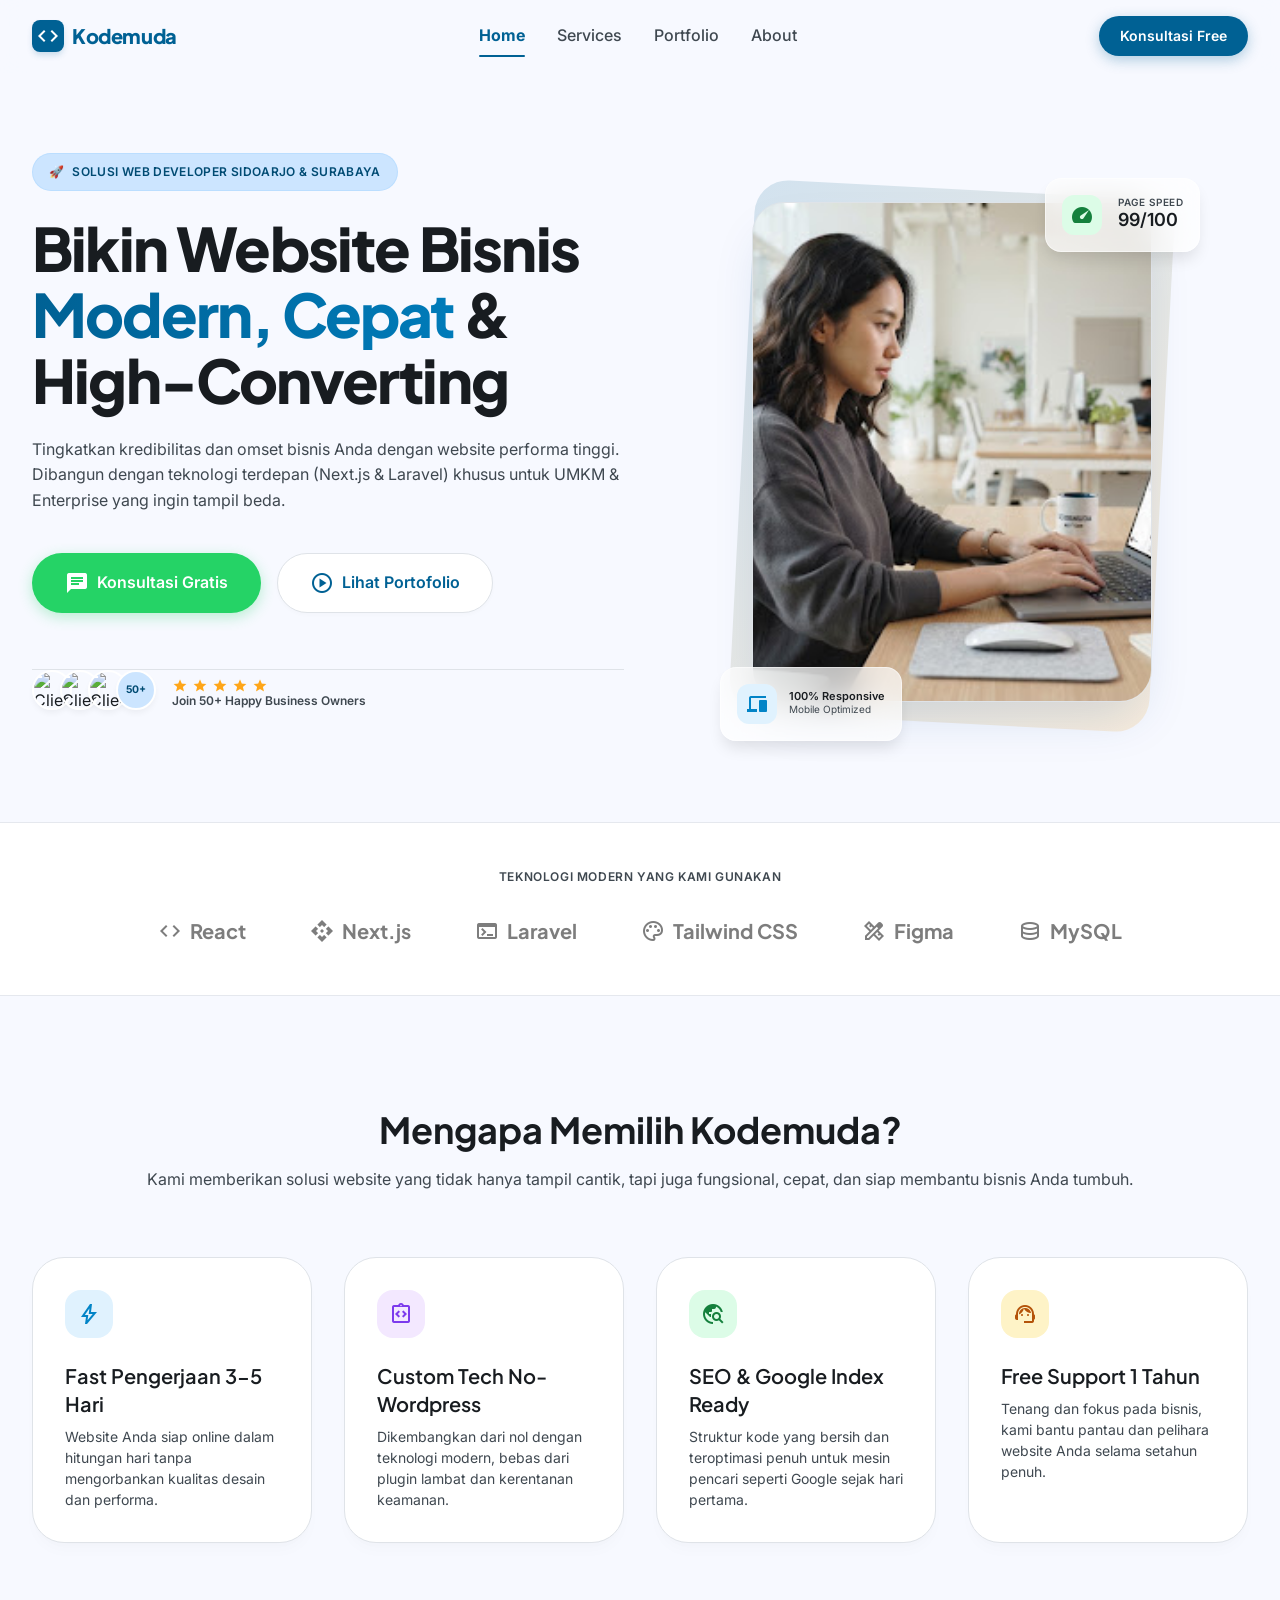
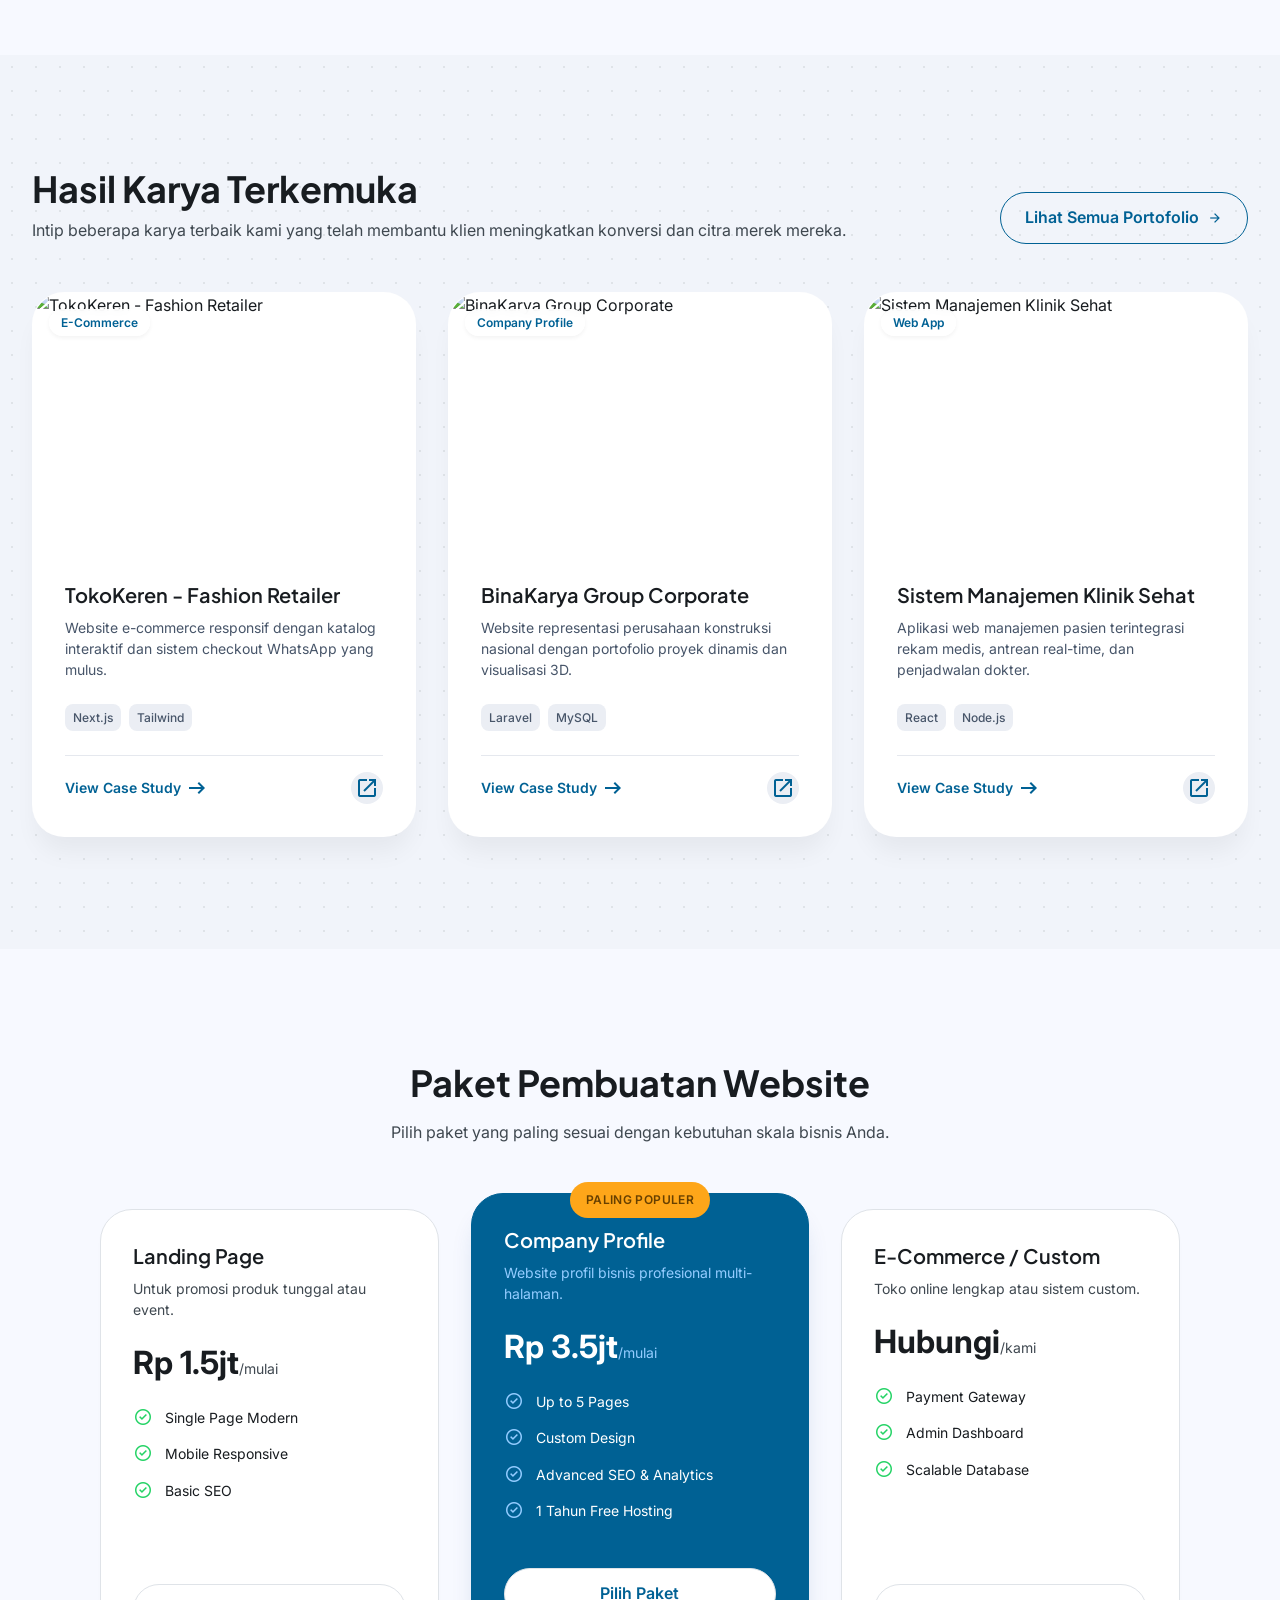
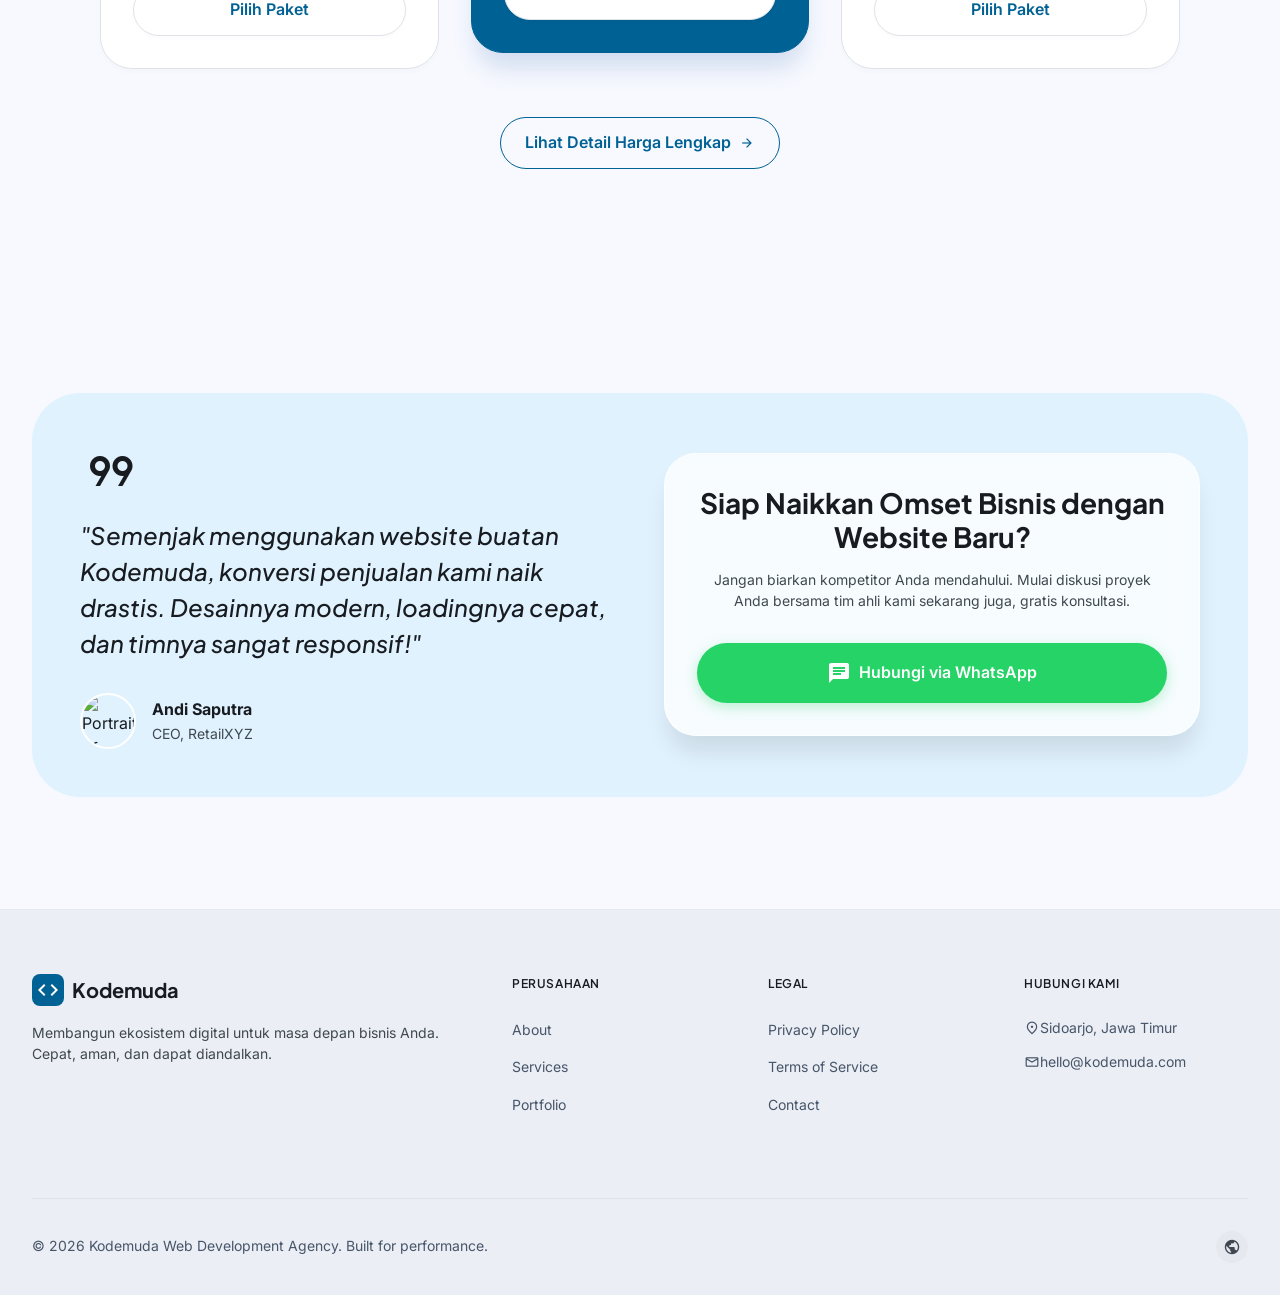
==== website/index.html @ 18c02654 "first commit" ====
<!DOCTYPE html>
<html lang="id">
<head>
    <meta charset="utf-8">
    <meta name="viewport" content="width=device-width, initial-scale=1.0">
    <title>Kodemuda - Bikin Website Bisnis Modern, Cepat &amp; High-Converting</title>
    <meta name="description" content="Tingkatkan kredibilitas dan omset bisnis Anda dengan website performa tinggi. Hubungi Kodemuda Web Development Agency Sidoarjo &amp; Surabaya.">
    <!-- Load custom stylesheet -->
    <link rel="stylesheet" href="css/style.css">
</head>
<body>

    <!-- Decorative Background Blobs -->
    <div class="absolute top-[-10%] left-[-10%] w-[40vw] h-[40vw] bg-blob-primary -z-10 pointer-events-none"></div>
    <div class="absolute top-[20%] right-[-5%] w-[30vw] h-[30vw] bg-blob-secondary -z-10 pointer-events-none"></div>

    <!-- TopNavBar -->
    <header class="sticky-nav">
        <div class="nav-container">
            <!-- Brand Logo -->
            <a class="nav-logo group" href="index.html">
                <div class="nav-logo-box">
                    <span class="material-symbols-outlined text-[20px] material-fill">code</span>
                </div>
                <span class="nav-logo-text">Kodemuda</span>
            </a>
            
            <!-- Navigation Links (Desktop) -->
            <nav class="nav-links">
                <a class="nav-link active" href="index.html">Home</a>
                <a class="nav-link" href="services.html">Services</a>
                <a class="nav-link" href="portfolio.html">Portfolio</a>
                <a class="nav-link" href="about.html">About</a>
            </nav>
            
            <!-- Trailing Action -->
            <div class="nav-actions">
                <a class="btn btn-sm btn-primary" href="about.html#contact-section">
                    Konsultasi Free
                </a>
            </div>
            
            <!-- Mobile Menu Toggle -->
            <button class="mobile-menu-toggle" aria-label="Toggle Menu">
                <span class="material-symbols-outlined">menu</span>
            </button>
        </div>
        
        <!-- Mobile Sidebar Nav -->
        <div class="mobile-nav-menu">
            <a class="mobile-nav-link active" href="index.html">Home</a>
            <a class="mobile-nav-link" href="services.html">Services</a>
            <a class="mobile-nav-link" href="portfolio.html">Portfolio</a>
            <a class="mobile-nav-link" href="about.html">About</a>
            <a class="btn btn-primary" href="about.html#contact-section">Konsultasi Free</a>
        </div>
    </header>

    <!-- Main Content -->
    <main class="flex-grow">
        
        <!-- Hero Section -->
        <section class="max-w-container-max mx-auto px-8 pt-20 pb-section-gap-lg">
            <div class="grid grid-cols-1 grid-md-cols-2 grid-lg-cols-12 gap-grid-gutter items-center">
                <!-- Left Column (Content) -->
                <div class="lg:col-span-6 flex flex-col items-start gap-6 z-10">
                    <div class="pill-badge pill-badge-primary">
                        <span>🚀</span>
                        <span>Solusi Web Developer Sidoarjo &amp; Surabaya</span>
                    </div>
                    <h1 class="text-headline-lg">
                        Bikin Website Bisnis <span class="text-transparent-gradient">Modern, Cepat</span> &amp; High-Converting
                    </h1>
                    <p class="text-body-md text-on-surface-variant max-w-xl">
                        Tingkatkan kredibilitas dan omset bisnis Anda dengan website performa tinggi. Dibangun dengan teknologi terdepan (Next.js &amp; Laravel) khusus untuk UMKM &amp; Enterprise yang ingin tampil beda.
                    </p>
                    
                    <div class="flex flex-wrap items-center gap-4 mt-4">
                        <a class="btn btn-lg btn-whatsapp" href="#">
                            <span class="material-symbols-outlined material-fill">chat</span>
                            Konsultasi Gratis
                        </a>
                        <a class="btn btn-lg btn-secondary" href="portfolio.html">
                            <span class="material-symbols-outlined">play_circle</span>
                            Lihat Portofolio
                        </a>
                    </div>
                    
                    <div class="flex items-center gap-4 mt-8 pt-8 border-t border-surface-container-highest w-full max-w-md" style="border-top: 1px solid var(--surface-container-highest)">
                        <div class="avatar-group">
                            <img alt="Client portrait" src="https://images.unsplash.com/photo-1507003211169-0a1dd7228f2d?auto=format&fit=crop&q=80&w=100">
                            <img alt="Client portrait" src="https://images.unsplash.com/photo-1494790108377-be9c29b29330?auto=format&fit=crop&q=80&w=100">
                            <img alt="Client portrait" src="https://images.unsplash.com/photo-1472099645785-5658abf4ff4e?auto=format&fit=crop&q=80&w=100">
                            <div class="avatar-group-plus">50+</div>
                        </div>
                        <div class="flex flex-col" style="display:flex; flex-direction:column;">
                            <div class="text-secondary-container" style="color: var(--secondary-container); font-size: 0.875rem;">
                                <span class="material-symbols-outlined material-fill" style="font-size:16px;">star</span>
                                <span class="material-symbols-outlined material-fill" style="font-size:16px;">star</span>
                                <span class="material-symbols-outlined material-fill" style="font-size:16px;">star</span>
                                <span class="material-symbols-outlined material-fill" style="font-size:16px;">star</span>
                                <span class="material-symbols-outlined material-fill" style="font-size:16px;">star</span>
                            </div>
                            <span class="text-label-sm text-on-surface-variant mt-1">Join 50+ Happy Business Owners</span>
                        </div>
                    </div>
                </div>
                
                <!-- Right Column (Image & Widgets) -->
                <div class="lg:col-span-6 relative mt-12 lg:mt-0 z-10">
                    <div class="image-asymmetric-wrapper">
                        <div class="image-asymmetric-bg"></div>
                        <img class="image-asymmetric-main" alt="Kodemuda Web Development Process" src="assets/hero.jpg">
                        
                        <!-- Floating Widget 1: Speed Score -->
                        <div class="floating-overlay-1 glass-panel" style="padding: 1rem; border-radius: var(--radius-xl); display: flex; align-items: center; gap: 1rem; box-shadow: 0 10px 15px -3px rgba(0, 0, 0, 0.1);">
                            <div class="card-icon-container card-icon-green" style="margin-bottom: 0; width: 2.5rem; height: 2.5rem; border-radius: var(--radius-lg);">
                                <span class="material-symbols-outlined material-fill">speed</span>
                            </div>
                            <div>
                                <p class="text-label-sm uppercase tracking-wider" style="font-size: 10px; color: var(--on-surface-variant);">Page Speed</p>
                                <p class="text-headline-sm font-bold" style="font-size: 1.125rem;">99/100</p>
                            </div>
                        </div>
                        
                        <!-- Floating Widget 2: Responsive -->
                        <div class="floating-overlay-2 glass-panel" style="padding: 1rem; border-radius: var(--radius-xl); display: flex; align-items: center; gap: 0.75rem; box-shadow: 0 10px 15px -3px rgba(0, 0, 0, 0.1);">
                            <div class="card-icon-container card-icon-blue" style="margin-bottom: 0; width: 2.5rem; height: 2.5rem; border-radius: var(--radius-lg);">
                                <span class="material-symbols-outlined material-fill">devices</span>
                            </div>
                            <div>
                                <p class="text-label-sm font-bold" style="font-size: 11px;">100% Responsive</p>
                                <p class="text-body-sm" style="font-size: 10px; color: var(--on-surface-variant);">Mobile Optimized</p>
                            </div>
                        </div>
                    </div>
                </div>
            </div>
        </section>

        <!-- Tech Stack & Trust Banner -->
        <section class="tech-banner">
            <div class="max-w-container-max mx-auto px-8 text-center">
                <p class="text-label-sm text-on-surface-variant uppercase tracking-wider mb-8">Teknologi Modern yang Kami Gunakan</p>
                <div class="tech-grid">
                    <div class="tech-item"><span class="material-symbols-outlined">code</span> React</div>
                    <div class="tech-item"><span class="material-symbols-outlined">api</span> Next.js</div>
                    <div class="tech-item"><span class="material-symbols-outlined">terminal</span> Laravel</div>
                    <div class="tech-item"><span class="material-symbols-outlined">palette</span> Tailwind CSS</div>
                    <div class="tech-item"><span class="material-symbols-outlined">design_services</span> Figma</div>
                    <div class="tech-item"><span class="material-symbols-outlined">database</span> MySQL</div>
                </div>
            </div>
        </section>

        <!-- Why Us / Core Advantages -->
        <section class="py-section-gap-lg max-w-container-max mx-auto px-8">
            <div class="text-center mb-16">
                <h2 class="text-headline-md mb-4">Mengapa Memilih Kodemuda?</h2>
                <p class="text-body-md text-on-surface-variant max-w-2xl mx-auto">Kami memberikan solusi website yang tidak hanya tampil cantik, tapi juga fungsional, cepat, dan siap membantu bisnis Anda tumbuh.</p>
            </div>
            
            <div class="grid grid-cols-1 grid-md-cols-2 grid-lg-cols-4 gap-grid-gutter">
                <!-- Card 1 -->
                <div class="card-premium">
                    <div class="card-icon-container card-icon-blue">
                        <span class="material-symbols-outlined">bolt</span>
                    </div>
                    <h3 class="text-headline-sm mb-2">Fast Pengerjaan 3-5 Hari</h3>
                    <p class="text-body-sm text-on-surface-variant">Website Anda siap online dalam hitungan hari tanpa mengorbankan kualitas desain dan performa.</p>
                </div>
                <!-- Card 2 -->
                <div class="card-premium">
                    <div class="card-icon-container card-icon-purple">
                        <span class="material-symbols-outlined">integration_instructions</span>
                    </div>
                    <h3 class="text-headline-sm mb-2">Custom Tech No-Wordpress</h3>
                    <p class="text-body-sm text-on-surface-variant">Dikembangkan dari nol dengan teknologi modern, bebas dari plugin lambat dan kerentanan keamanan.</p>
                </div>
                <!-- Card 3 -->
                <div class="card-premium">
                    <div class="card-icon-container card-icon-green">
                        <span class="material-symbols-outlined">travel_explore</span>
                    </div>
                    <h3 class="text-headline-sm mb-2">SEO &amp; Google Index Ready</h3>
                    <p class="text-body-sm text-on-surface-variant">Struktur kode yang bersih dan teroptimasi penuh untuk mesin pencari seperti Google sejak hari pertama.</p>
                </div>
                <!-- Card 4 -->
                <div class="card-premium">
                    <div class="card-icon-container card-icon-amber">
                        <span class="material-symbols-outlined">support_agent</span>
                    </div>
                    <h3 class="text-headline-sm mb-2">Free Support 1 Tahun</h3>
                    <p class="text-body-sm text-on-surface-variant">Tenang dan fokus pada bisnis, kami bantu pantau dan pelihara website Anda selama setahun penuh.</p>
                </div>
            </div>
        </section>

        <!-- Featured Portfolio Preview -->
        <section class="py-section-gap-lg bg-pattern" style="background-color: var(--surface-low);">
            <div class="max-w-container-max mx-auto px-8">
                <div class="flex flex-col grid-md-cols-2 justify-between items-end mb-12 gap-6" style="display:flex; flex-direction:row; flex-wrap:wrap;">
                    <div>
                        <h2 class="text-headline-md mb-2">Hasil Karya Terkemuka</h2>
                        <p class="text-body-md text-on-surface-variant max-w-xl">Intip beberapa karya terbaik kami yang telah membantu klien meningkatkan konversi dan citra merek mereka.</p>
                    </div>
                    <a class="btn btn-outline" href="portfolio.html">
                        Lihat Semua Portofolio <span class="material-symbols-outlined" style="font-size:16px;">arrow_forward</span>
                    </a>
                </div>
                
                <div class="grid grid-cols-1 grid-md-cols-3 gap-grid-gutter">
                    <!-- Portfolio Card 1 -->
                    <div class="portfolio-card">
                        <div class="portfolio-img-container">
                            <img class="portfolio-img" alt="TokoKeren - Fashion Retailer" src="https://images.unsplash.com/photo-1483985988355-763728e1935b?auto=format&fit=crop&q=80&w=600">
                            <span class="portfolio-tag">E-Commerce</span>
                        </div>
                        <div class="portfolio-body">
                            <h3 class="text-headline-sm mb-2">TokoKeren - Fashion Retailer</h3>
                            <p class="text-body-sm text-body-text mb-6">Website e-commerce responsif dengan katalog interaktif dan sistem checkout WhatsApp yang mulus.</p>
                            <div class="portfolio-tech-list">
                                <span class="portfolio-tech-tag">Next.js</span>
                                <span class="portfolio-tech-tag">Tailwind</span>
                            </div>
                            <div class="portfolio-footer">
                                <a class="portfolio-detail-btn" href="portfolio.html">
                                    View Case Study <span class="material-symbols-outlined">arrow_right_alt</span>
                                </a>
                                <a class="portfolio-demo-btn" href="#" aria-label="Live Demo">
                                    <span class="material-symbols-outlined">open_in_new</span>
                                </a>
                            </div>
                        </div>
                    </div>
                    <!-- Portfolio Card 2 -->
                    <div class="portfolio-card">
                        <div class="portfolio-img-container">
                            <img class="portfolio-img" alt="BinaKarya Group Corporate" src="https://images.unsplash.com/photo-1486406146926-c627a92ad1ab?auto=format&fit=crop&q=80&w=600">
                            <span class="portfolio-tag">Company Profile</span>
                        </div>
                        <div class="portfolio-body">
                            <h3 class="text-headline-sm mb-2">BinaKarya Group Corporate</h3>
                            <p class="text-body-sm text-body-text mb-6">Website representasi perusahaan konstruksi nasional dengan portofolio proyek dinamis dan visualisasi 3D.</p>
                            <div class="portfolio-tech-list">
                                <span class="portfolio-tech-tag">Laravel</span>
                                <span class="portfolio-tech-tag">MySQL</span>
                            </div>
                            <div class="portfolio-footer">
                                <a class="portfolio-detail-btn" href="portfolio.html">
                                    View Case Study <span class="material-symbols-outlined">arrow_right_alt</span>
                                </a>
                                <a class="portfolio-demo-btn" href="#" aria-label="Live Demo">
                                    <span class="material-symbols-outlined">open_in_new</span>
                                </a>
                            </div>
                        </div>
                    </div>
                    <!-- Portfolio Card 3 -->
                    <div class="portfolio-card">
                        <div class="portfolio-img-container">
                            <img class="portfolio-img" alt="Sistem Manajemen Klinik Sehat" src="https://images.unsplash.com/photo-1576091160550-2173dba999ef?auto=format&fit=crop&q=80&w=600">
                            <span class="portfolio-tag">Web App</span>
                        </div>
                        <div class="portfolio-body">
                            <h3 class="text-headline-sm mb-2">Sistem Manajemen Klinik Sehat</h3>
                            <p class="text-body-sm text-body-text mb-6">Aplikasi web manajemen pasien terintegrasi rekam medis, antrean real-time, dan penjadwalan dokter.</p>
                            <div class="portfolio-tech-list">
                                <span class="portfolio-tech-tag">React</span>
                                <span class="portfolio-tech-tag">Node.js</span>
                            </div>
                            <div class="portfolio-footer">
                                <a class="portfolio-detail-btn" href="portfolio.html">
                                    View Case Study <span class="material-symbols-outlined">arrow_right_alt</span>
                                </a>
                                <a class="portfolio-demo-btn" href="#" aria-label="Live Demo">
                                    <span class="material-symbols-outlined">open_in_new</span>
                                </a>
                            </div>
                        </div>
                    </div>
                </div>
            </div>
        </section>

        <!-- Pricing Highlights -->
        <section class="py-section-gap-lg max-w-container-max mx-auto px-8">
            <div class="text-center mb-16">
                <h2 class="text-headline-md mb-4">Paket Pembuatan Website</h2>
                <p class="text-body-md text-on-surface-variant max-w-2xl mx-auto">Pilih paket yang paling sesuai dengan kebutuhan skala bisnis Anda.</p>
            </div>
            
            <div class="pricing-grid">
                <!-- Pricing Card 1 -->
                <div class="pricing-card">
                    <h3 class="text-headline-sm mb-2">Landing Page</h3>
                    <p class="text-body-sm text-on-surface-variant mb-6">Untuk promosi produk tunggal atau event.</p>
                    <p class="text-headline-md font-extrabold mb-6" style="font-size: 2rem;">Rp 1.5jt<span class="text-body-sm text-on-surface-variant" style="font-weight:normal;">/mulai</span></p>
                    <ul class="pricing-features-list">
                        <li><span class="material-symbols-outlined icon-green">check_circle</span> Single Page Modern</li>
                        <li><span class="material-symbols-outlined icon-green">check_circle</span> Mobile Responsive</li>
                        <li><span class="material-symbols-outlined icon-green">check_circle</span> Basic SEO</li>
                    </ul>
                    <a class="btn btn-secondary w-full" href="services.html">Pilih Paket</a>
                </div>
                <!-- Pricing Card 2 (Highlighted) -->
                <div class="pricing-card pricing-card-featured">
                    <div class="absolute pill-badge pill-badge-amber" style="top: -12px; left: 50%; transform: translateX(-50%); z-index: 10;">
                        Paling Populer
                    </div>
                    <h3 class="text-headline-sm mb-2">Company Profile</h3>
                    <p class="text-body-sm pricing-desc mb-6">Website profil bisnis profesional multi-halaman.</p>
                    <p class="text-headline-md font-extrabold mb-6" style="font-size: 2rem;">Rp 3.5jt<span class="text-body-sm pricing-desc" style="font-weight:normal;">/mulai</span></p>
                    <ul class="pricing-features-list">
                        <li><span class="material-symbols-outlined icon-white">check_circle</span> Up to 5 Pages</li>
                        <li><span class="material-symbols-outlined icon-white">check_circle</span> Custom Design</li>
                        <li><span class="material-symbols-outlined icon-white">check_circle</span> Advanced SEO &amp; Analytics</li>
                        <li><span class="material-symbols-outlined icon-white">check_circle</span> 1 Tahun Free Hosting</li>
                    </ul>
                    <a class="btn btn-secondary w-full" href="services.html" style="background-color: var(--surface-lowest); color: var(--primary);">Pilih Paket</a>
                </div>
                <!-- Pricing Card 3 -->
                <div class="pricing-card">
                    <h3 class="text-headline-sm mb-2">E-Commerce / Custom</h3>
                    <p class="text-body-sm text-on-surface-variant mb-6">Toko online lengkap atau sistem custom.</p>
                    <p class="text-headline-md font-extrabold mb-6" style="font-size: 2rem;">Hubungi<span class="text-body-sm text-on-surface-variant" style="font-weight:normal;">/kami</span></p>
                    <ul class="pricing-features-list">
                        <li><span class="material-symbols-outlined icon-green">check_circle</span> Payment Gateway</li>
                        <li><span class="material-symbols-outlined icon-green">check_circle</span> Admin Dashboard</li>
                        <li><span class="material-symbols-outlined icon-green">check_circle</span> Scalable Database</li>
                    </ul>
                    <a class="btn btn-secondary w-full" href="services.html">Pilih Paket</a>
                </div>
            </div>
            
            <div class="text-center mt-12">
                <a class="btn btn-outline" href="services.html">
                    Lihat Detail Harga Lengkap <span class="material-symbols-outlined" style="font-size: 16px;">arrow_forward</span>
                </a>
            </div>
        </section>

        <!-- Testimonial & Final CTA -->
        <section class="py-section-gap-lg px-8">
            <div class="max-w-container-max mx-auto" style="background-color: var(--soft-sky-tint); border-radius: 3rem; padding: 3rem; position: relative; overflow: hidden;">
                <!-- Decorative Blobs within container -->
                <div class="absolute -top-24 -right-24 w-64 h-64 bg-blob-primary pointer-events-none"></div>
                <div class="absolute -bottom-24 -left-24 w-64 h-64 bg-blob-secondary pointer-events-none"></div>
                
                <div class="relative z-10 grid grid-cols-1 grid-md-cols-2 gap-12 items-center">
                    <div>
                        <span class="material-symbols-outlined text-primary/20 mb-4 block" style="font-size: 60px;">format_quote</span>
                        <h3 class="text-headline-md text-on-surface mb-8" style="font-size: 1.5rem; line-height: 1.5; font-style: italic; font-weight: 500;">
                            "Semenjak menggunakan website buatan Kodemuda, konversi penjualan kami naik drastis. Desainnya modern, loadingnya cepat, dan timnya sangat responsif!"
                        </h3>
                        <div class="flex items-center gap-4">
                            <img alt="Portrait of Andi Saputra" src="https://images.unsplash.com/photo-1472099645785-5658abf4ff4e?auto=format&fit=crop&q=80&w=100" style="width: 3.5rem; height: 3.5rem; border-radius: var(--radius-full); border: 2px solid white; object-fit: cover;">
                            <div>
                                <p class="font-bold text-on-surface">Andi Saputra</p>
                                <p class="text-body-sm text-on-surface-variant">CEO, RetailXYZ</p>
                            </div>
                        </div>
                    </div>
                    
                    <div class="glass-card" style="padding: 2rem; border-radius: var(--radius-3xl); box-shadow: 0 20px 25px -5px rgba(0, 0, 0, 0.1); text-align: center;">
                        <h2 class="text-headline-md mb-4" style="font-size: 1.75rem;">Siap Naikkan Omset Bisnis dengan Website Baru?</h2>
                        <p class="text-body-sm text-on-surface-variant mb-8">Jangan biarkan kompetitor Anda mendahului. Mulai diskusi proyek Anda bersama tim ahli kami sekarang juga, gratis konsultasi.</p>
                        <a class="btn btn-lg btn-whatsapp w-full" href="#">
                            <span class="material-symbols-outlined material-fill">chat</span>
                            Hubungi via WhatsApp
                        </a>
                    </div>
                </div>
            </div>
        </section>
        
    </main>

    <!-- Footer -->
    <footer>
        <div class="footer-grid">
            <!-- Brand Column -->
            <div class="footer-col">
                <a class="footer-brand" href="index.html">
                    <div class="footer-brand-box">
                        <span class="material-symbols-outlined text-[20px] material-fill">code</span>
                    </div>
                    <span class="footer-brand-text">Kodemuda</span>
                </a>
                <p class="text-body-sm text-on-surface-variant mt-2">
                    Membangun ekosistem digital untuk masa depan bisnis Anda. Cepat, aman, dan dapat diandalkan.
                </p>
            </div>
            
            <!-- Links Column 1 -->
            <div class="footer-col">
                <h4>Perusahaan</h4>
                <ul class="footer-links">
                    <li><a class="footer-link" href="about.html">About</a></li>
                    <li><a class="footer-link" href="services.html">Services</a></li>
                    <li><a class="footer-link" href="portfolio.html">Portfolio</a></li>
                </ul>
            </div>
            
            <!-- Links Column 2 -->
            <div class="footer-col">
                <h4>Legal</h4>
                <ul class="footer-links">
                    <li><a class="footer-link" href="#">Privacy Policy</a></li>
                    <li><a class="footer-link" href="#">Terms of Service</a></li>
                    <li><a class="footer-link" href="about.html#contact-section">Contact</a></li>
                </ul>
            </div>
            
            <!-- Contact Column -->
            <div class="footer-col">
                <h4>Hubungi Kami</h4>
                <ul class="footer-links">
                    <li class="footer-link flex gap-2 items-center" style="display:flex;">
                        <span class="material-symbols-outlined" style="font-size:16px;">location_on</span>
                        Sidoarjo, Jawa Timur
                    </li>
                    <li class="footer-link flex gap-2 items-center" style="display:flex;">
                        <span class="material-symbols-outlined" style="font-size:16px;">mail</span>
                        hello@kodemuda.com
                    </li>
                </ul>
            </div>
            
            <!-- Bottom Bar -->
            <div class="footer-bottom">
                <p class="footer-copyright">
                    © 2026 Kodemuda Web Development Agency. Built for performance.
                </p>
                <div class="footer-socials">
                    <a class="footer-social-btn" href="#" aria-label="Website Link">
                        <span class="material-symbols-outlined" style="font-size:18px;">public</span>
                    </a>
                </div>
            </div>
        </div>
    </footer>

    <!-- Load custom javascript -->
    <script src="js/main.js"></script>
</body>
</html>
---- website/css/style.css ----
/* ==========================================================================
   Kodemuda Web Development Agency - Design System & Custom Stylesheet
   ========================================================================== */

/* Font Families & Icons Imports */
@import url('https://fonts.googleapis.com/css2?family=Plus+Jakarta+Sans:wght@400;500;600;700;800&family=Inter:wght@400;500;600&display=swap');
@import url('https://fonts.googleapis.com/css2?family=Material+Symbols+Outlined:opsz,wght,FILL,GRAD@20..48,100..700,0..1,-50..200');

/* CSS Variables - Design Tokens */
:root {
    /* Colors */
    --primary: #006194;
    --primary-hover: #004b73;
    --primary-container: #007bb9;
    --primary-fixed: #cce5ff;
    --on-primary-fixed: #001d31;
    --on-primary-fixed-variant: #004b73;
    --primary-fixed-dim: #93ccff;
    --secondary: #855300;
    --secondary-container: #fea619;
    --on-secondary-container: #684000;
    --tertiary: #894d00;
    --tertiary-container: #ac6200;
    --on-tertiary-container: #fffbff;
    --soft-sky-tint: #e0f2fe;
    
    --background: #f7f9ff;
    --surface-lowest: #ffffff;
    --surface-low: #f1f4fa;
    --surface-container: #ebeef4;
    --surface-container-high: #e5e8ee;
    --surface-container-highest: #dfe3e8;
    --surface-dim: #d7dae0;
    --surface-bright: #f7f9ff;
    --surface-variant: #dfe3e8;
    
    --on-surface: #181c20;
    --on-surface-variant: #3f4850;
    --on-background: #181c20;
    --body-text: #475569;
    --slate-dark: #0f172a;
    
    --error: #ba1a1a;
    --error-container: #ffdad6;
    
    --whatsapp-green: #25d366;
    --whatsapp-green-hover: #1da851;

    /* Border Radius */
    --radius-sm: 0.25rem;
    --radius-md: 0.5rem;
    --radius-lg: 0.75rem;
    --radius-xl: 1rem;
    --radius-2xl: 1.5rem;
    --radius-3xl: 2rem;
    --radius-full: 9999px;

    /* Spacing & Widths */
    --container-max: 1280px;
    --section-gap-lg: 7rem;
    --section-gap-sm: 4rem;
    --grid-gutter: 2rem;
    --card-padding: 2rem;

    /* Fonts */
    --font-heading: 'Plus Jakarta Sans', sans-serif;
    --font-body: 'Inter', sans-serif;
}

/* Base Styles */
* {
    margin: 0;
    padding: 0;
    box-sizing: border-box;
}

html {
    scroll-behavior: smooth;
    font-size: 16px;
}

body {
    background-color: var(--background);
    color: var(--on-surface);
    font-family: var(--font-body);
    font-weight: 400;
    line-height: 1.6;
    min-height: 100vh;
    display: flex;
    flex-direction: column;
    overflow-x: hidden;
    position: relative;
    -webkit-font-smoothing: antialiased;
}

a {
    color: inherit;
    text-decoration: none;
    transition: all 0.3s ease;
}

button, input, select, textarea {
    font-family: inherit;
}

/* Layout Utilities */
.flex-grow {
    flex-grow: 1;
}

.min-h-screen {
    min-height: 100vh;
}

.flex-col {
    flex-direction: column;
}

.flex {
    display: flex;
}

.hidden {
    display: none;
}

.max-w-container-max {
    width: 100%;
    max-width: var(--container-max);
    margin-left: auto;
    margin-right: auto;
}

.px-4 { padding-left: 1rem; padding-right: 1rem; }
.px-8 { padding-left: 2rem; padding-right: 2rem; }
.py-4 { padding-top: 1rem; padding-bottom: 1rem; }
.py-12 { padding-top: 3rem; padding-bottom: 3rem; }
.pt-20 { padding-top: 5rem; }
.pt-32 { padding-top: 8rem; }
.pb-20 { padding-bottom: 5rem; }
.mt-4 { margin-top: 1rem; }
.mt-8 { margin-top: 2rem; }
.mt-12 { margin-top: 3rem; }
.mb-2 { margin-bottom: 0.5rem; }
.mb-3 { margin-bottom: 0.75rem; }
.mb-4 { margin-bottom: 1rem; }
.mb-6 { margin-bottom: 1.5rem; }
.mb-8 { margin-bottom: 2rem; }
.mb-12 { margin-bottom: 3rem; }
.mb-16 { margin-bottom: 4rem; }

.pt-section-gap-sm { padding-top: var(--section-gap-sm); }
.pt-section-gap-lg { padding-top: var(--section-gap-lg); }
.pb-section-gap-lg { padding-bottom: var(--section-gap-lg); }
.py-section-gap-lg { padding-top: var(--section-gap-lg); padding-bottom: var(--section-gap-lg); }
.py-section-gap-sm { padding-top: var(--section-gap-sm); padding-bottom: var(--section-gap-sm); }
.mb-section-gap-sm { margin-bottom: var(--section-gap-sm); }
.mb-section-gap-lg { margin-bottom: var(--section-gap-lg); }

.relative { position: relative; }
.absolute { position: absolute; }
.inset-0 { top: 0; right: 0; bottom: 0; left: 0; }
.overflow-hidden { overflow: hidden; }
.pointer-events-none { pointer-events: none; }
.z-0 { z-index: 0; }
.z-10 { z-index: 10; }
.z-50 { z-index: 50; }

/* Grid System */
.grid {
    display: grid;
}

.grid-cols-1 { grid-template-columns: repeat(1, minmax(0, 1fr)); }

@media (min-width: 768px) {
    .grid-md-cols-2 { grid-template-columns: repeat(2, minmax(0, 1fr)); }
    .grid-md-cols-3 { grid-template-columns: repeat(3, minmax(0, 1fr)); }
    .grid-md-cols-4 { grid-template-columns: repeat(4, minmax(0, 1fr)); }
    .grid-md-cols-5 { grid-template-columns: repeat(5, minmax(0, 1fr)); }
}

@media (min-width: 1024px) {
    .grid-lg-cols-3 { grid-template-columns: repeat(3, minmax(0, 1fr)); }
    .grid-lg-cols-4 { grid-template-columns: repeat(4, minmax(0, 1fr)); }
    .grid-lg-cols-12 { grid-template-columns: repeat(12, minmax(0, 1fr)); }
    
    .lg\:col-span-6 { grid-column: span 6 / span 6; }
    .lg\:col-span-12 { grid-column: span 12 / span 12; }
}

.gap-4 { gap: 1rem; }
.gap-6 { gap: 1.5rem; }
.gap-8 { gap: 2rem; }
.gap-12 { gap: 3rem; }
.gap-grid-gutter { gap: var(--grid-gutter); }

.items-center { align-items: center; }
.items-end { align-items: flex-end; }
.justify-between { justify-content: space-between; }
.justify-center { justify-content: center; }
.flex-wrap { flex-wrap: wrap; }
.w-full { width: 100%; }

/* Background Shapes & Blobs */
.bg-blob-primary {
    background-color: rgba(204, 229, 255, 0.3);
    filter: blur(100px);
    border-radius: var(--radius-full);
}

.bg-blob-secondary {
    background-color: rgba(255, 221, 184, 0.3);
    filter: blur(100px);
    border-radius: var(--radius-full);
}

.bg-pattern {
    background-image: radial-gradient(var(--surface-container-highest) 1px, transparent 1px);
    background-size: 24px 24px;
}

/* Glassmorphism */
.glass-panel {
    background: rgba(255, 255, 255, 0.7);
    backdrop-filter: blur(16px);
    -webkit-backdrop-filter: blur(16px);
    border: 1px solid rgba(255, 255, 255, 0.5);
}

.glass-card {
    background: rgba(255, 255, 255, 0.75);
    backdrop-filter: blur(12px);
    -webkit-backdrop-filter: blur(12px);
    border: 1px solid rgba(255, 255, 255, 0.6);
}

/* Typography Classes */
.text-center { text-align: center; }
.text-left { text-align: left; }
.text-primary { color: var(--primary); }
.text-on-surface-variant { color: var(--on-surface-variant); }
.text-body-text { color: var(--body-text); }
.text-slate-dark { color: var(--slate-dark); }
.text-white { color: #ffffff; }

.font-bold { font-weight: 700; }
.font-extrabold { font-weight: 800; }
.font-semibold { font-weight: 600; }
.font-medium { font-weight: 500; }
.uppercase { text-transform: uppercase; }
.tracking-wider { letter-spacing: 0.05em; }
.tracking-tight { letter-spacing: -0.02em; }

h1, h2, h3, h4, .font-headline {
    font-family: var(--font-heading);
    color: var(--on-surface);
}

/* Hero Display H1 */
.text-headline-lg {
    font-size: 2.5rem;
    line-height: 1.2;
    font-weight: 800;
    letter-spacing: -0.03em;
}

@media (min-width: 768px) {
    .text-headline-lg {
        font-size: 3.75rem;
        line-height: 1.1;
    }
}

/* Section Header H2 */
.text-headline-md {
    font-size: 1.75rem;
    line-height: 1.3;
    font-weight: 700;
}

@media (min-width: 768px) {
    .text-headline-md {
        font-size: 2.25rem;
        line-height: 1.2;
    }
}

/* Card Header H3 */
.text-headline-sm {
    font-size: 1.25rem;
    line-height: 1.4;
    font-weight: 600;
}

/* Body Text sizes */
.text-body-md {
    font-family: var(--font-body);
    font-size: 1rem;
    line-height: 1.6;
}

.text-body-sm {
    font-family: var(--font-body);
    font-size: 0.875rem;
    line-height: 1.5;
}

.text-label-sm {
    font-family: var(--font-body);
    font-size: 0.75rem;
    line-height: 1.0;
    font-weight: 600;
}

.line-clamp-2 {
    display: -webkit-box;
    -webkit-line-clamp: 2;
    -webkit-box-orient: vertical;  
    overflow: hidden;
}

.text-transparent-gradient {
    background: linear-gradient(to right, var(--primary), var(--primary-container));
    -webkit-background-clip: text;
    -webkit-text-fill-color: transparent;
}

/* Top Navigation Bar */
header.sticky-nav, nav.fixed-nav {
    position: sticky;
    top: 0;
    width: 100%;
    z-index: 50;
    background: rgba(247, 249, 255, 0.8);
    backdrop-filter: blur(12px);
    -webkit-backdrop-filter: blur(12px);
    transition: all 0.3s ease;
    border-bottom: 1px solid transparent;
}

header.sticky-nav.scroll-scrolled, nav.fixed-nav.scroll-scrolled {
    background: rgba(255, 255, 255, 0.85);
    box-shadow: 0 10px 30px -10px rgba(0, 65, 148, 0.08);
    border-bottom: 1px solid var(--surface-container-high);
}

.nav-container {
    display: flex;
    justify-content: space-between;
    align-items: center;
    padding: 1rem 2rem;
    max-width: var(--container-max);
    margin: 0 auto;
}

.nav-logo {
    display: flex;
    align-items: center;
    gap: 0.5rem;
}

.nav-logo-box {
    width: 2rem;
    height: 2rem;
    background-color: var(--primary);
    border-radius: var(--radius-md);
    display: flex;
    align-items: center;
    justify-content: center;
    color: #ffffff;
    box-shadow: 0 4px 6px -1px rgba(0, 97, 148, 0.2);
}

.nav-logo-text {
    font-family: var(--font-heading);
    font-size: 1.25rem;
    font-weight: 800;
    color: var(--primary);
    letter-spacing: -0.02em;
}

.nav-links {
    display: none;
    align-items: center;
    gap: 2rem;
}

.nav-link {
    font-size: 1rem;
    font-weight: 500;
    color: var(--on-surface-variant);
    position: relative;
    padding: 0.25rem 0;
}

.nav-link:hover {
    color: var(--primary);
}

.nav-link.active {
    color: var(--primary);
    font-weight: 700;
}

.nav-link.active::after {
    content: '';
    position: absolute;
    bottom: -4px;
    left: 0;
    width: 100%;
    height: 2px;
    background-color: var(--primary);
    border-radius: var(--radius-full);
}

.nav-actions {
    display: none;
}

.mobile-menu-toggle {
    display: block;
    background: none;
    border: none;
    color: var(--primary);
    cursor: pointer;
    padding: 0.5rem;
}

/* Mobile Sidebar Nav */
.mobile-nav-menu {
    position: fixed;
    top: 60px;
    left: 0;
    right: 0;
    background-color: var(--surface-lowest);
    border-bottom: 1px solid var(--surface-container-high);
    padding: 1.5rem;
    z-index: 49;
    box-shadow: 0 10px 15px -3px rgba(0, 0, 0, 0.05);
    display: none;
    flex-direction: column;
    gap: 1.25rem;
    transform: translateY(-10px);
    opacity: 0;
    transition: all 0.3s ease;
}

.mobile-nav-menu.open {
    display: flex;
    transform: translateY(0);
    opacity: 1;
}

.mobile-nav-link {
    font-size: 1.125rem;
    font-weight: 600;
    padding: 0.5rem 0;
    color: var(--on-surface-variant);
}

.mobile-nav-link.active {
    color: var(--primary);
}

@media (min-width: 768px) {
    .nav-links { display: flex; }
    .nav-actions { display: block; }
    .mobile-menu-toggle { display: none; }
}

/* Buttons */
.btn {
    display: inline-flex;
    align-items: center;
    justify-content: center;
    gap: 0.5rem;
    padding: 0.75rem 1.5rem;
    border-radius: var(--radius-full);
    font-weight: 600;
    cursor: pointer;
    transition: all 0.3s cubic-bezier(0.4, 0, 0.2, 1);
    border: 1px solid transparent;
}

.btn-sm {
    padding: 0.5rem 1.25rem;
    font-size: 0.875rem;
}

.btn-lg {
    padding: 1rem 2rem;
    font-size: 1rem;
}

.btn-primary {
    background-color: var(--primary);
    color: #ffffff;
    box-shadow: 0 4px 14px 0 rgba(0, 97, 148, 0.3);
}

.btn-primary:hover {
    background-color: var(--primary-hover);
    transform: translateY(-2px);
    box-shadow: 0 6px 20px 0 rgba(0, 97, 148, 0.4);
}

.btn-secondary {
    background-color: var(--surface-lowest);
    color: var(--primary);
    border-color: var(--surface-container-highest);
    box-shadow: 0 2px 4px 0 rgba(0, 0, 0, 0.02);
}

.btn-secondary:hover {
    background-color: var(--surface-low);
    transform: translateY(-2px);
    box-shadow: 0 4px 12px 0 rgba(0, 0, 0, 0.05);
}

.btn-outline {
    background-color: transparent;
    color: var(--primary);
    border-color: var(--primary);
}

.btn-outline:hover {
    background-color: var(--soft-sky-tint);
}

.btn-whatsapp {
    background-color: var(--whatsapp-green);
    color: #ffffff;
    box-shadow: 0 4px 14px 0 rgba(37, 211, 102, 0.3);
}

.btn-whatsapp:hover {
    background-color: var(--whatsapp-green-hover);
    transform: translateY(-2px);
    box-shadow: 0 6px 20px 0 rgba(37, 211, 102, 0.4);
}

.btn-dark {
    background-color: var(--slate-dark);
    color: #ffffff;
}

.btn-dark:hover {
    background-color: var(--primary-hover);
    transform: translateY(-2px);
}

/* Badges & Floating Elements */
.pill-badge {
    display: inline-flex;
    align-items: center;
    gap: 0.5rem;
    padding: 0.5rem 1rem;
    border-radius: var(--radius-full);
    font-size: 0.75rem;
    font-weight: 600;
    letter-spacing: 0.03em;
    text-transform: uppercase;
    width: fit-content;
}

.pill-badge-primary {
    background-color: var(--primary-fixed);
    color: var(--on-primary-fixed-variant);
    border: 1px solid rgba(147, 204, 255, 0.3);
}

.pill-badge-sky {
    background-color: var(--soft-sky-tint);
    color: var(--primary);
    border: 1px solid var(--primary-fixed-dim);
}

.pill-badge-amber {
    background-color: var(--secondary-container);
    color: var(--on-secondary-container);
}

/* Floating Overlay Metrics */
.floating-overlay-1 {
    position: absolute;
    top: -1.5rem;
    right: -3rem;
    animation: float-bounce 4s ease-in-out infinite;
}

.floating-overlay-2 {
    position: absolute;
    bottom: -2rem;
    left: -2rem;
    animation: float-bounce 5s ease-in-out infinite alternate-reverse;
}

@keyframes float-bounce {
    0% { transform: translateY(0); }
    50% { transform: translateY(-8px); }
    100% { transform: translateY(0); }
}

/* Image Containers */
.image-asymmetric-wrapper {
    position: relative;
    width: 100%;
    aspect-ratio: 4/5;
    max-width: 400px;
    margin: 0 auto;
}

.image-asymmetric-bg {
    position: absolute;
    inset: 0;
    background: linear-gradient(135deg, rgba(0, 97, 148, 0.15), rgba(254, 166, 25, 0.15));
    border-radius: 2rem;
    transform: rotate(3deg) scale(1.05);
    z-index: -1;
}

.image-asymmetric-main {
    width: 100%;
    height: 100%;
    object-fit: cover;
    border-radius: 2rem;
    box-shadow: 0 25px 50px -12px rgba(0, 65, 148, 0.15);
    border: 1px solid var(--surface-container-highest);
}

/* Avatar Group */
.avatar-group {
    display: flex;
    align-items: center;
}

.avatar-group img {
    width: 2.5rem;
    height: 2.5rem;
    border-radius: var(--radius-full);
    border: 2px solid var(--surface-lowest);
    object-fit: cover;
    margin-left: -0.75rem;
    box-shadow: 0 4px 6px -1px rgba(0, 0, 0, 0.05);
}

.avatar-group img:first-child {
    margin-left: 0;
}

.avatar-group-plus {
    width: 2.5rem;
    height: 2.5rem;
    border-radius: var(--radius-full);
    border: 2px solid var(--surface-lowest);
    background-color: var(--primary-fixed);
    color: var(--on-primary-fixed-variant);
    font-size: 0.65rem;
    font-weight: 700;
    display: flex;
    align-items: center;
    justify-content: center;
    margin-left: -0.75rem;
    z-index: 5;
    box-shadow: 0 4px 6px -1px rgba(0, 0, 0, 0.05);
}

/* Material Icons styling */
.material-symbols-outlined {
    vertical-align: middle;
}

.material-fill {
    font-variation-settings: 'FILL' 1;
}

/* Tech Stack Banner */
.tech-banner {
    padding: 3rem 1rem;
    background-color: var(--surface-lowest);
    border-top: 1px solid var(--surface-container-high);
    border-bottom: 1px solid var(--surface-container-high);
}

.tech-grid {
    display: flex;
    flex-wrap: wrap;
    justify-content: center;
    align-items: center;
    gap: 2rem;
    opacity: 0.7;
    filter: grayscale(100%);
    transition: all 0.5s ease;
}

.tech-grid:hover {
    opacity: 1;
    filter: grayscale(0%);
}

.tech-item {
    display: flex;
    align-items: center;
    gap: 0.5rem;
    font-family: var(--font-heading);
    font-size: 1.25rem;
    font-weight: 700;
    color: var(--on-surface-variant);
}

@media (min-width: 768px) {
    .tech-grid { gap: 4rem; }
}

/* Cards & Containers */
.card-premium {
    background-color: var(--surface-lowest);
    padding: var(--card-padding);
    border-radius: var(--radius-3xl);
    border: 1px solid var(--surface-container-highest);
    box-shadow: 0 10px 15px -3px rgba(0, 0, 0, 0.02), 0 4px 6px -2px rgba(0, 0, 0, 0.01);
    transition: all 0.3s cubic-bezier(0.4, 0, 0.2, 1);
}

.card-premium:hover {
    box-shadow: 0 20px 25px -5px rgba(0, 65, 148, 0.05), 0 10px 10px -5px rgba(0, 65, 148, 0.02);
    transform: translateY(-4px);
}

.card-icon-container {
    width: 3rem;
    height: 3rem;
    border-radius: var(--radius-xl);
    display: flex;
    align-items: center;
    justify-content: center;
    margin-bottom: 1.5rem;
}

.card-icon-blue { background-color: #e0f2fe; color: #0284c7; }
.card-icon-purple { background-color: #f3e8ff; color: #7c3aed; }
.card-icon-green { background-color: #dcfce7; color: #15803d; }
.card-icon-amber { background-color: #fef3c7; color: #b45309; }

/* Portfolio Styles */
.portfolio-card {
    background-color: var(--surface-lowest);
    border-radius: var(--radius-3xl);
    border: 1px solid rgba(255, 255, 255, 0.6);
    box-shadow: 0 20px 25px -5px rgba(0, 0, 0, 0.05);
    overflow: hidden;
    display: flex;
    flex-direction: column;
    height: 100%;
    transition: all 0.3s cubic-bezier(0.4, 0, 0.2, 1);
}

.portfolio-card:hover {
    transform: translateY(-8px);
    box-shadow: 0 25px 35px -5px rgba(0, 65, 148, 0.1);
}

.portfolio-img-container {
    position: relative;
    height: 16rem;
    overflow: hidden;
}

.portfolio-img {
    width: 100%;
    height: 100%;
    object-fit: cover;
    transition: transform 0.5s ease;
}

.portfolio-card:hover .portfolio-img {
    transform: scale(1.05);
}

.portfolio-tag {
    position: absolute;
    top: 1rem;
    left: 1rem;
    background: rgba(255, 255, 255, 0.9);
    backdrop-filter: blur(4px);
    padding: 0.25rem 0.75rem;
    border-radius: var(--radius-full);
    font-size: 0.75rem;
    font-weight: 600;
    color: var(--primary);
    box-shadow: 0 2px 4px rgba(0,0,0,0.05);
}

.portfolio-body {
    padding: var(--card-padding);
    display: flex;
    flex-direction: column;
    flex-grow: 1;
}

.portfolio-tech-list {
    display: flex;
    flex-wrap: wrap;
    gap: 0.5rem;
    margin-top: auto;
    margin-bottom: 1.5rem;
}

.portfolio-tech-tag {
    background-color: var(--surface-container);
    color: var(--body-text);
    font-size: 0.75rem;
    font-weight: 500;
    padding: 0.25rem 0.5rem;
    border-radius: var(--radius-md);
}

.portfolio-footer {
    display: flex;
    justify-content: space-between;
    align-items: center;
    border-top: 1px solid var(--surface-container-high);
    padding-top: 1rem;
    margin-top: auto;
}

.portfolio-detail-btn {
    font-size: 0.875rem;
    font-weight: 600;
    color: var(--primary);
    background: none;
    border: none;
    cursor: pointer;
    display: flex;
    align-items: center;
    gap: 0.25rem;
}

.portfolio-detail-btn span {
    transition: transform 0.3s ease;
}

.portfolio-detail-btn:hover span {
    transform: translateX(3px);
}

.portfolio-demo-btn {
    width: 2rem;
    height: 2rem;
    border-radius: var(--radius-full);
    background-color: var(--surface-container);
    color: var(--primary);
    display: flex;
    align-items: center;
    justify-content: center;
}

.portfolio-demo-btn:hover {
    background-color: var(--soft-sky-tint);
}

/* Category Filter Bar */
.filter-bar {
    display: flex;
    flex-wrap: wrap;
    justify-content: center;
    gap: 0.75rem;
    margin-bottom: 3rem;
}

.filter-btn {
    background-color: var(--surface-lowest);
    border: 1px solid var(--surface-dim);
    color: var(--body-text);
    padding: 0.6rem 1.5rem;
    border-radius: var(--radius-full);
    cursor: pointer;
    font-weight: 500;
    font-size: 0.875rem;
    transition: all 0.3s ease;
}

.filter-btn:hover {
    background-color: var(--surface-container);
    border-color: var(--outline);
}

.filter-btn.active {
    background-color: var(--primary);
    border-color: var(--primary);
    color: #ffffff;
    font-weight: 600;
    box-shadow: 0 4px 10px rgba(0, 97, 148, 0.2);
}

/* Pricing Cards */
.pricing-grid {
    max-width: 1080px;
    margin: 0 auto;
    display: grid;
    grid-template-columns: 1fr;
    gap: 2rem;
}

@media (min-width: 768px) {
    .pricing-grid {
        grid-template-columns: repeat(3, 1fr);
    }
}

.pricing-card {
    background-color: var(--surface-lowest);
    border-radius: var(--radius-3xl);
    border: 1px solid var(--surface-container-highest);
    padding: 2rem;
    display: flex;
    flex-direction: column;
    height: 100%;
    box-shadow: 0 4px 6px -1px rgba(0, 0, 0, 0.02);
    transition: all 0.3s ease;
}

.pricing-card:hover {
    transform: translateY(-8px);
    box-shadow: 0 20px 25px -5px rgba(0, 0, 0, 0.05);
}

.pricing-card-featured {
    background-color: var(--primary);
    color: #ffffff;
    border-color: var(--primary);
    box-shadow: 0 20px 25px -5px rgba(0, 65, 148, 0.15);
    position: relative;
}

@media (min-width: 768px) {
    .pricing-card-featured {
        transform: translateY(-1rem);
    }
    .pricing-card-featured:hover {
        transform: translateY(-1.5rem);
    }
}

.pricing-card-featured h3,
.pricing-card-featured p,
.pricing-card-featured .pricing-price {
    color: #ffffff;
}

.pricing-card-featured .pricing-desc {
    color: var(--primary-fixed-dim);
}

.pricing-features-list {
    list-style: none;
    margin-bottom: 2rem;
    flex-grow: 1;
}

.pricing-features-list li {
    display: flex;
    align-items: flex-start;
    gap: 0.75rem;
    font-size: 0.875rem;
    margin-bottom: 0.875rem;
}

.pricing-features-list li span {
    font-size: 1.25rem;
    flex-shrink: 0;
}

.pricing-features-list .icon-green {
    color: var(--whatsapp-green);
}

.pricing-features-list .icon-white {
    color: var(--primary-fixed-dim);
}

/* Bento Box Grid Stats */
.bento-stats {
    background-color: var(--surface-lowest);
    border-radius: var(--radius-3xl);
    border: 1px solid var(--surface-dim);
    padding: 2.5rem;
    position: relative;
    overflow: hidden;
}

.bento-stats-grid {
    position: relative;
    z-index: 1;
    display: grid;
    grid-template-columns: repeat(2, 1fr);
    gap: 2rem;
}

@media (min-width: 768px) {
    .bento-stats-grid {
        grid-template-columns: repeat(4, 1fr);
        gap: 0;
    }
    .bento-stat-item {
        border-right: 1px solid var(--surface-variant);
    }
    .bento-stat-item:last-child {
        border-right: none;
    }
}

.bento-stat-item {
    text-align: center;
    padding: 0 1rem;
}

.bento-stat-number {
    font-size: 2.25rem;
    font-weight: 700;
    color: var(--primary);
    margin-bottom: 0.5rem;
}

.bento-stat-label {
    font-size: 0.75rem;
    font-weight: 600;
    color: var(--body-text);
    text-transform: uppercase;
    letter-spacing: 0.05em;
}

/* FAQ Accordion Details */
.faq-container {
    max-width: var(--container-max);
    margin: 0 auto;
    display: flex;
    flex-direction: column;
    gap: 1rem;
}

details.faq-item {
    background-color: var(--surface-lowest);
    border-radius: var(--radius-xl);
    border: 1px solid var(--surface-container-highest);
    box-shadow: 0 2px 4px rgba(0,0,0,0.01);
    transition: all 0.3s ease;
}

details.faq-item[open] {
    box-shadow: 0 10px 15px -3px rgba(0, 0, 0, 0.04);
}

details.faq-item summary {
    list-style: none;
    display: flex;
    justify-content: space-between;
    align-items: center;
    padding: 1.5rem;
    font-family: var(--font-heading);
    font-size: 1.125rem;
    font-weight: 600;
    color: var(--on-surface);
    cursor: pointer;
    user-select: none;
}

details.faq-item summary::-webkit-details-marker {
    display: none;
}

details.faq-item summary span {
    transition: transform 0.3s ease;
    color: var(--primary);
}

details.faq-item[open] summary span {
    transform: rotate(180deg);
}

.faq-content {
    padding: 1.5rem;
    padding-top: 0;
    border-top: 1px solid var(--surface-container-highest);
    margin-top: 0.5rem;
    color: var(--body-text);
    font-size: 1rem;
    line-height: 1.6;
}

/* Workflow Step layout */
.workflow-grid {
    display: grid;
    grid-template-columns: 1fr;
    gap: 2rem;
}

@media (min-width: 768px) {
    .workflow-grid {
        grid-template-columns: repeat(5, 1fr);
        gap: 1.5rem;
    }
}

.workflow-card {
    background-color: var(--surface-lowest);
    padding: 1.5rem;
    border-radius: var(--radius-2xl);
    border: 1px solid rgba(215, 218, 224, 0.3);
    box-shadow: 0 4px 6px -1px rgba(0, 0, 0, 0.05);
    position: relative;
    padding-top: 2rem;
}

.workflow-step-num {
    position: absolute;
    top: -1.25rem;
    left: 1.5rem;
    width: 2.5rem;
    height: 2.5rem;
    background-color: var(--primary);
    color: #ffffff;
    border-radius: var(--radius-full);
    display: flex;
    align-items: center;
    justify-content: center;
    font-weight: 700;
    box-shadow: 0 4px 10px rgba(0, 97, 148, 0.3);
}

/* Contact Form & Info */
.contact-wrapper {
    background-color: var(--surface-low);
    border-radius: var(--radius-3xl);
    padding: 2rem;
}

@media (min-width: 768px) {
    .contact-wrapper {
        padding: 3rem;
    }
}

.contact-info-list {
    display: flex;
    flex-direction: column;
    gap: 1.5rem;
}

.contact-info-item {
    display: flex;
    align-items: flex-start;
    gap: 1rem;
}

.contact-info-icon {
    color: var(--primary);
    font-size: 1.5rem;
    margin-top: 0.25rem;
}

.contact-form {
    background-color: var(--surface-lowest);
    padding: 2rem;
    border-radius: var(--radius-3xl);
    box-shadow: 0 20px 25px -5px rgba(0, 0, 0, 0.1);
    display: flex;
    flex-direction: column;
    gap: 1.5rem;
}

.form-group {
    display: flex;
    flex-direction: column;
    gap: 0.5rem;
}

.form-row-2 {
    display: grid;
    grid-template-columns: 1fr;
    gap: 1rem;
}

@media (min-width: 768px) {
    .form-row-2 {
        grid-template-columns: repeat(2, 1fr);
    }
}

.form-label {
    font-size: 0.75rem;
    font-weight: 600;
    color: var(--on-surface-variant);
}

.form-control {
    width: 100%;
    background-color: var(--surface-low);
    border: none;
    border-radius: var(--radius-md);
    padding: 0.75rem 1rem;
    color: var(--on-surface);
    font-size: 1rem;
    transition: all 0.3s ease;
}

.form-control:focus {
    outline: none;
    box-shadow: 0 0 0 2px var(--primary);
}

/* Footer Section */
footer {
    width: 100%;
    padding: var(--section-gap-sm) 0 2rem 0;
    background-color: var(--surface-container);
    margin-top: auto;
    border-top: 1px solid var(--surface-container-high);
}

.footer-grid {
    display: grid;
    grid-template-columns: 1fr;
    gap: var(--grid-gutter);
    max-width: var(--container-max);
    margin: 0 auto;
    padding: 0 2rem;
}

@media (min-width: 768px) {
    .footer-grid {
        grid-template-columns: 2fr repeat(3, 1fr);
    }
}

.footer-col {
    display: flex;
    flex-direction: column;
    gap: 1rem;
}

.footer-brand {
    display: flex;
    align-items: center;
    gap: 0.5rem;
}

.footer-brand-box {
    width: 2rem;
    height: 2rem;
    background-color: var(--primary);
    border-radius: var(--radius-md);
    display: flex;
    align-items: center;
    justify-content: center;
    color: #ffffff;
}

.footer-brand-text {
    font-family: var(--font-heading);
    font-size: 1.25rem;
    font-weight: 700;
}

.footer-col h4 {
    font-size: 0.75rem;
    font-weight: 600;
    text-transform: uppercase;
    letter-spacing: 0.05em;
    color: var(--on-surface);
    margin-bottom: 0.5rem;
}

.footer-links {
    list-style: none;
    display: flex;
    flex-direction: column;
    gap: 0.75rem;
}

.footer-link {
    font-size: 0.875rem;
    color: var(--body-text);
}

.footer-link:hover {
    color: var(--primary);
}

.footer-bottom {
    grid-column: 1 / -1;
    margin-top: 3rem;
    padding-top: 2rem;
    border-top: 1px solid var(--surface-container-highest);
    display: flex;
    flex-direction: column;
    align-items: center;
    justify-content: space-between;
    gap: 1.5rem;
}

@media (min-width: 768px) {
    .footer-bottom {
        flex-direction: row;
    }
}

.footer-copyright {
    font-size: 0.875rem;
    color: var(--body-text);
}

.footer-socials {
    display: flex;
    gap: 1rem;
}

.footer-social-btn {
    width: 2rem;
    height: 2rem;
    border-radius: var(--radius-full);
    background-color: var(--surface-container-high);
    display: flex;
    align-items: center;
    justify-content: center;
    color: var(--on-surface-variant);
}

.footer-social-btn:hover {
    background-color: var(--primary-fixed);
    color: var(--primary);
}

/* Feature Comparison Table */
.table-wrapper {
    overflow-x: auto;
    border-radius: var(--radius-3xl);
    border: 1px solid var(--surface-container-highest);
    background-color: var(--surface-lowest);
    box-shadow: 0 20px 25px -5px rgba(0, 0, 0, 0.05);
}

table.comparison-table {
    width: 100%;
    min-width: 800px;
    border-collapse: collapse;
    text-align: left;
}

table.comparison-table th {
    background-color: var(--surface-low);
    padding: 1.5rem;
    font-family: var(--font-heading);
    font-size: 1.125rem;
    font-weight: 700;
    color: var(--on-surface);
    border-bottom: 1px solid var(--surface-container-highest);
}

table.comparison-table th.table-highlight {
    color: var(--primary);
    background-color: var(--soft-sky-tint);
}

table.comparison-table td {
    padding: 1.25rem 1.5rem;
    border-bottom: 1px solid var(--surface-container-highest);
    font-size: 1rem;
    color: var(--body-text);
}

table.comparison-table td.cell-highlight {
    background-color: rgba(224, 242, 254, 0.2);
    font-weight: 600;
    color: var(--primary);
}

table.comparison-table tr:last-child td {
    border-bottom: none;
}

table.comparison-table tr:hover td {
    background-color: var(--surface-bright);
}

table.comparison-table tr:hover td.cell-highlight {
    background-color: rgba(224, 242, 254, 0.3);
}

.table-icon-check {
    color: var(--primary);
    font-weight: bold;
}

.table-icon-close {
    color: var(--on-surface-variant);
    opacity: 0.5;
}
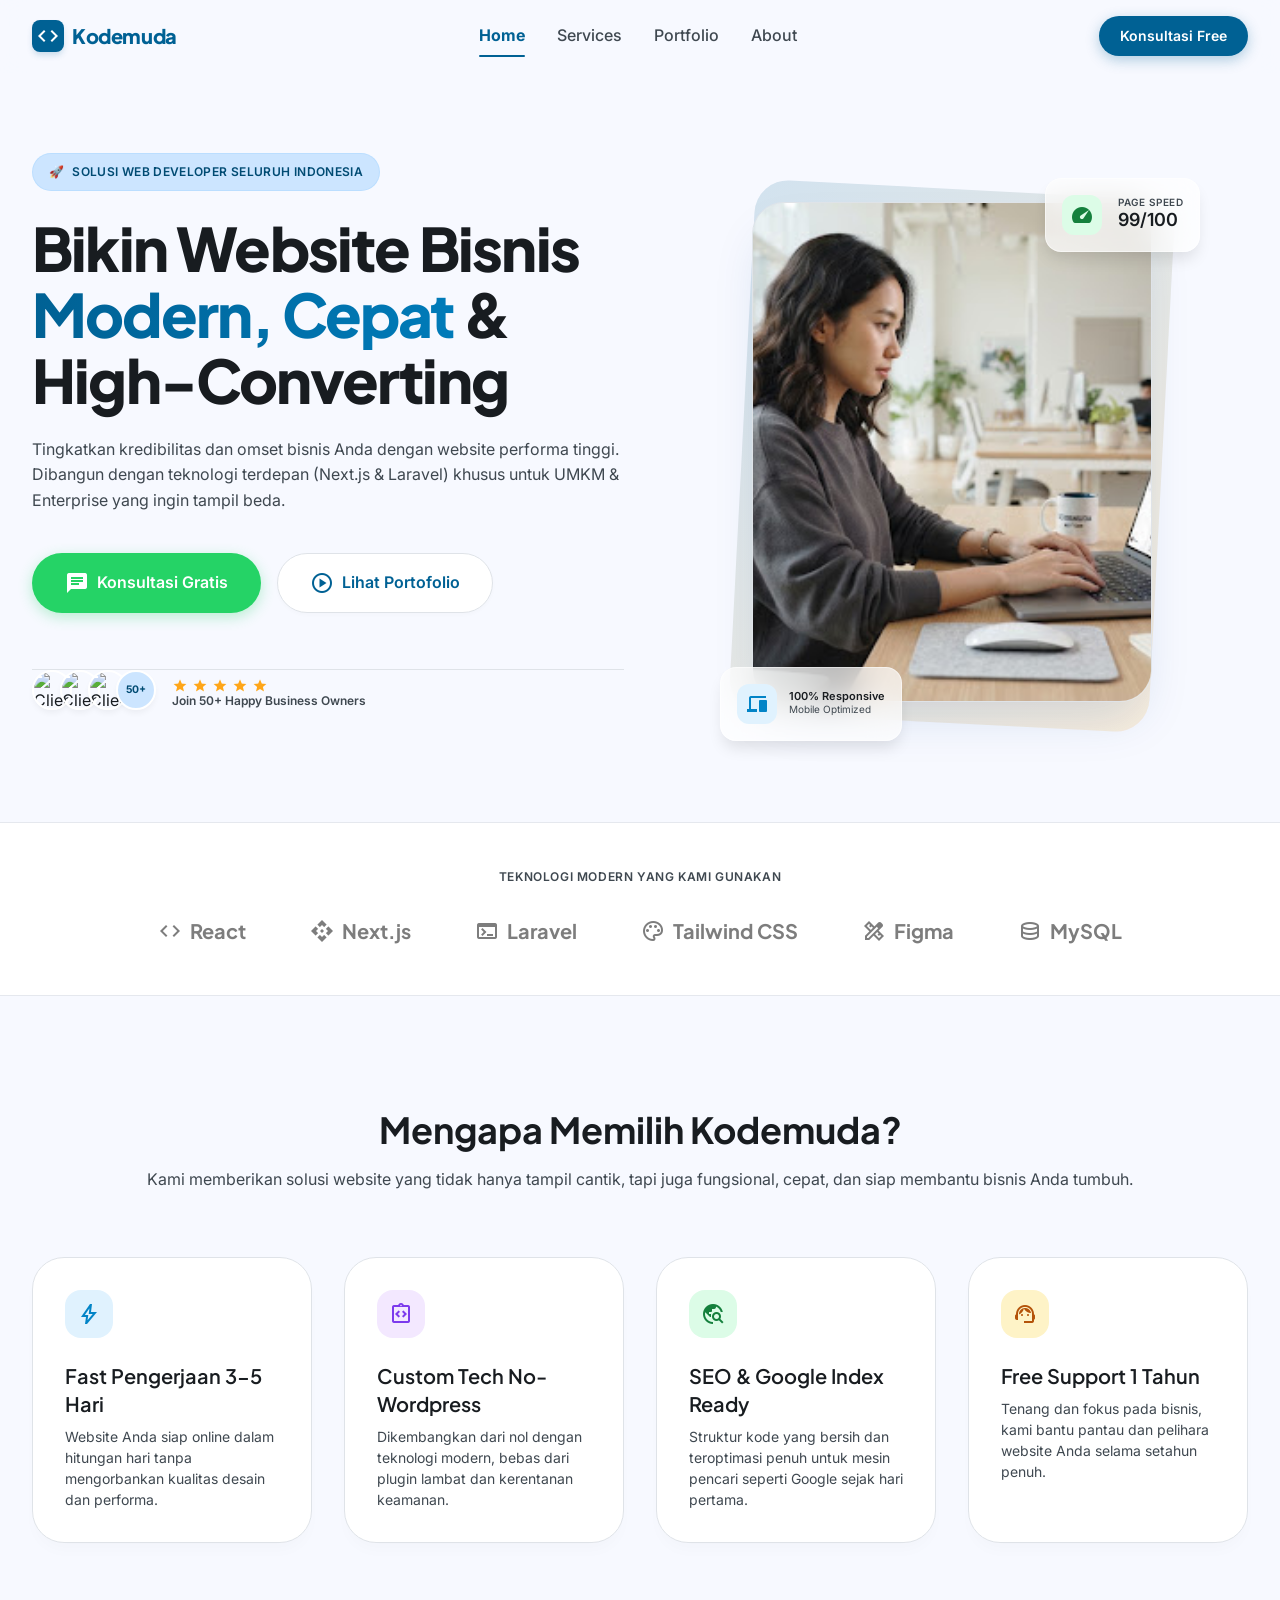
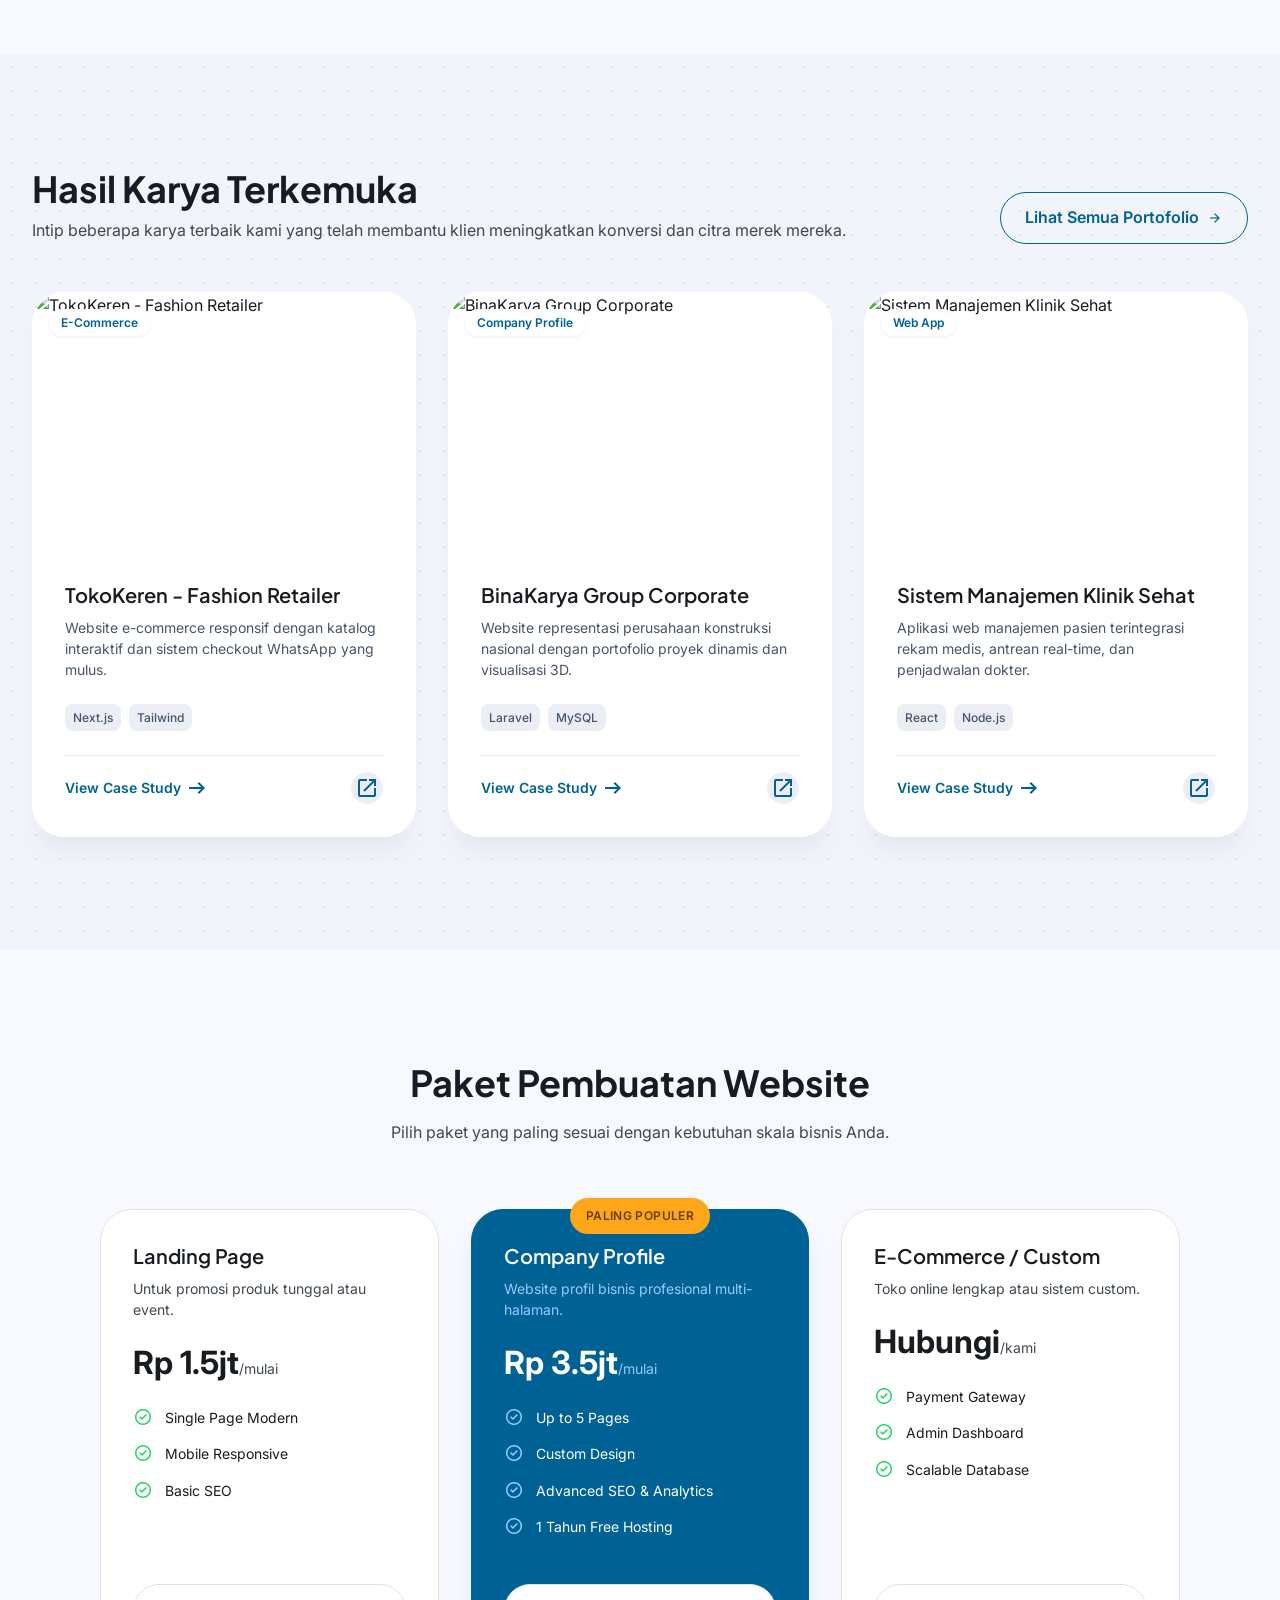
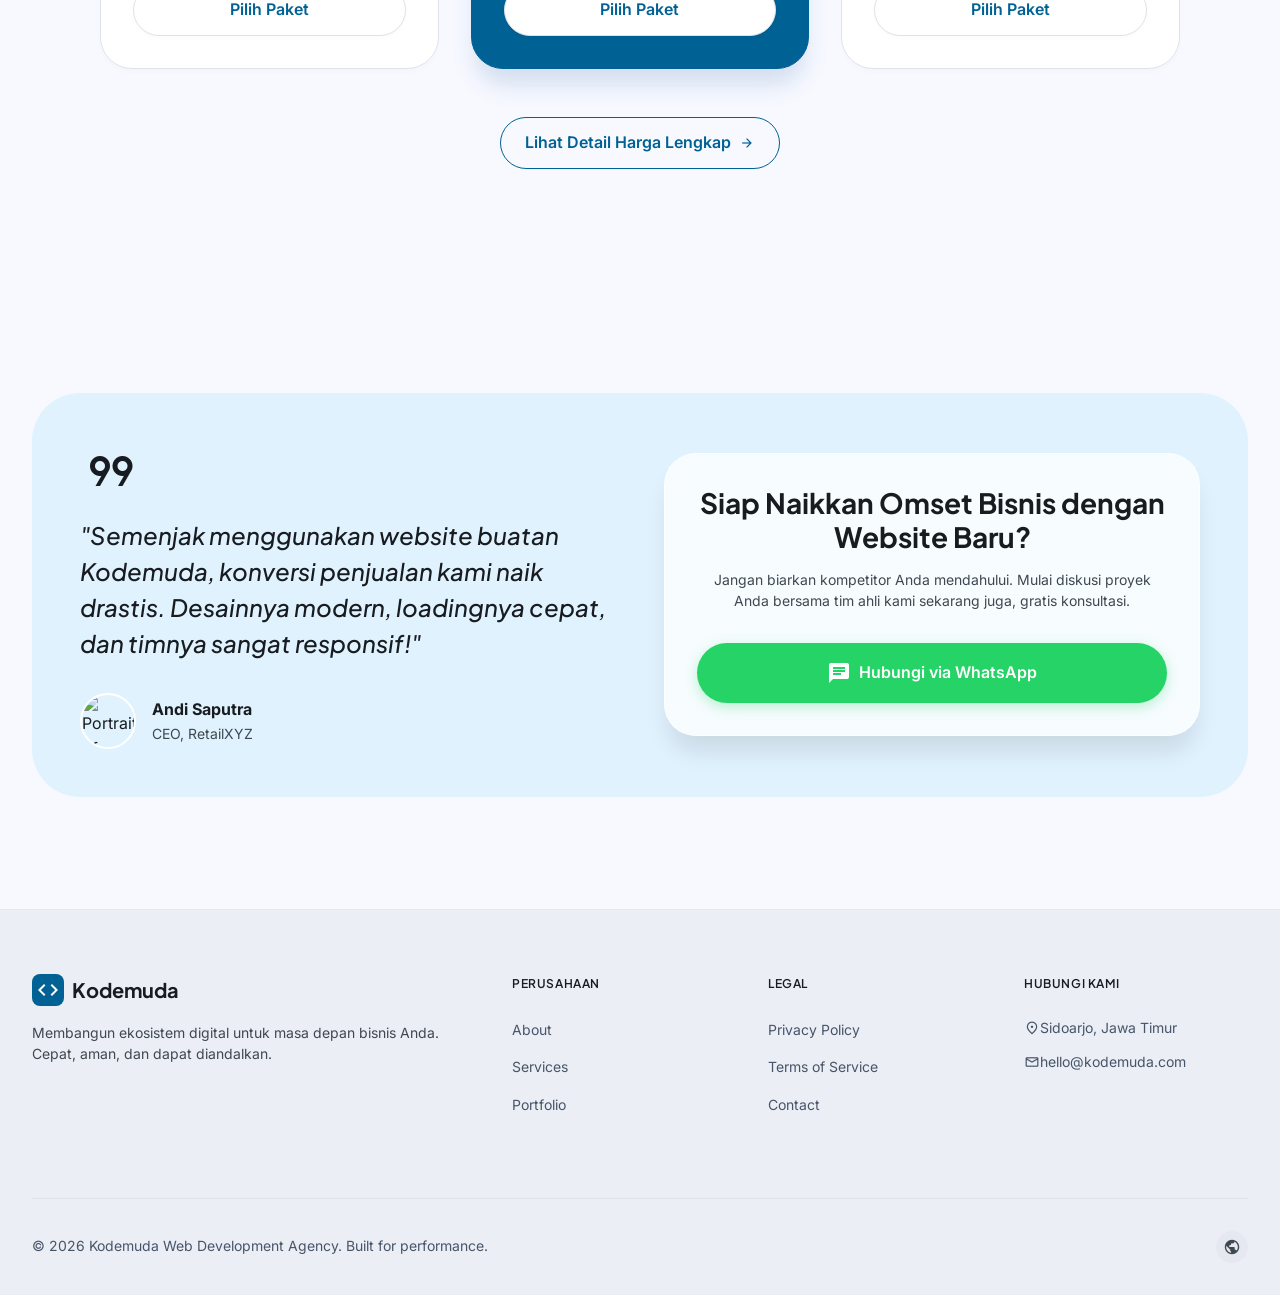
==== commit 1f606ed4: "feat : aos animation" ====
--- a/website/index.html
+++ b/website/index.html
@@ -1,13 +1,18 @@
 <!DOCTYPE html>
 <html lang="id">
+
 <head>
     <meta charset="utf-8">
     <meta name="viewport" content="width=device-width, initial-scale=1.0">
     <title>Kodemuda - Bikin Website Bisnis Modern, Cepat &amp; High-Converting</title>
-    <meta name="description" content="Tingkatkan kredibilitas dan omset bisnis Anda dengan website performa tinggi. Hubungi Kodemuda Web Development Agency Sidoarjo &amp; Surabaya.">
+    <meta name="description"
+        content="Tingkatkan kredibilitas dan omset bisnis Anda dengan website performa tinggi. Hubungi Kodemuda Web Development Agency Sidoarjo &amp; Surabaya.">
     <!-- Load custom stylesheet -->
     <link rel="stylesheet" href="css/style.css">
+    <!-- Load Animate On Scroll (AOS) Stylesheet -->
+    <link rel="stylesheet" href="https://unpkg.com/aos@next/dist/aos.css" />
 </head>
+
 <body>
 
     <!-- Decorative Background Blobs -->
@@ -24,7 +29,7 @@
                 </div>
                 <span class="nav-logo-text">Kodemuda</span>
             </a>
-            
+
             <!-- Navigation Links (Desktop) -->
             <nav class="nav-links">
                 <a class="nav-link active" href="index.html">Home</a>
@@ -32,20 +37,20 @@
                 <a class="nav-link" href="portfolio.html">Portfolio</a>
                 <a class="nav-link" href="about.html">About</a>
             </nav>
-            
+
             <!-- Trailing Action -->
             <div class="nav-actions">
                 <a class="btn btn-sm btn-primary" href="about.html#contact-section">
                     Konsultasi Free
                 </a>
             </div>
-            
+
             <!-- Mobile Menu Toggle -->
             <button class="mobile-menu-toggle" aria-label="Toggle Menu">
                 <span class="material-symbols-outlined">menu</span>
             </button>
         </div>
-        
+
         <!-- Mobile Sidebar Nav -->
         <div class="mobile-nav-menu">
             <a class="mobile-nav-link active" href="index.html">Home</a>
@@ -58,23 +63,26 @@
 
     <!-- Main Content -->
     <main class="flex-grow">
-        
+
         <!-- Hero Section -->
         <section class="max-w-container-max mx-auto px-8 pt-20 pb-section-gap-lg">
             <div class="grid grid-cols-1 grid-md-cols-2 grid-lg-cols-12 gap-grid-gutter items-center">
                 <!-- Left Column (Content) -->
-                <div class="lg:col-span-6 flex flex-col items-start gap-6 z-10">
+                <div class="lg:col-span-6 flex flex-col items-start gap-6 z-10" data-aos="fade-right">
                     <div class="pill-badge pill-badge-primary">
                         <span>🚀</span>
-                        <span>Solusi Web Developer Sidoarjo &amp; Surabaya</span>
+                        <span>Solusi Web Developer Seluruh Indonesia</span>
                     </div>
                     <h1 class="text-headline-lg">
-                        Bikin Website Bisnis <span class="text-transparent-gradient">Modern, Cepat</span> &amp; High-Converting
+                        Bikin Website Bisnis <span class="text-transparent-gradient">Modern, Cepat</span> &amp;
+                        High-Converting
                     </h1>
                     <p class="text-body-md text-on-surface-variant max-w-xl">
-                        Tingkatkan kredibilitas dan omset bisnis Anda dengan website performa tinggi. Dibangun dengan teknologi terdepan (Next.js &amp; Laravel) khusus untuk UMKM &amp; Enterprise yang ingin tampil beda.
+                        Tingkatkan kredibilitas dan omset bisnis Anda dengan website performa tinggi. Dibangun dengan
+                        teknologi terdepan (Next.js &amp; Laravel) khusus untuk UMKM &amp; Enterprise yang ingin tampil
+                        beda.
                     </p>
-                    
+
                     <div class="flex flex-wrap items-center gap-4 mt-4">
                         <a class="btn btn-lg btn-whatsapp" href="#">
                             <span class="material-symbols-outlined material-fill">chat</span>
@@ -85,52 +93,69 @@
                             Lihat Portofolio
                         </a>
                     </div>
-                    
-                    <div class="flex items-center gap-4 mt-8 pt-8 border-t border-surface-container-highest w-full max-w-md" style="border-top: 1px solid var(--surface-container-highest)">
+
+                    <div class="flex items-center gap-4 mt-8 pt-8 border-t border-surface-container-highest w-full max-w-md"
+                        style="border-top: 1px solid var(--surface-container-highest)">
                         <div class="avatar-group">
-                            <img alt="Client portrait" src="https://images.unsplash.com/photo-1507003211169-0a1dd7228f2d?auto=format&fit=crop&q=80&w=100">
-                            <img alt="Client portrait" src="https://images.unsplash.com/photo-1494790108377-be9c29b29330?auto=format&fit=crop&q=80&w=100">
-                            <img alt="Client portrait" src="https://images.unsplash.com/photo-1472099645785-5658abf4ff4e?auto=format&fit=crop&q=80&w=100">
+                            <img alt="Client portrait"
+                                src="https://images.unsplash.com/photo-1507003211169-0a1dd7228f2d?auto=format&fit=crop&q=80&w=100">
+                            <img alt="Client portrait"
+                                src="https://images.unsplash.com/photo-1494790108377-be9c29b29330?auto=format&fit=crop&q=80&w=100">
+                            <img alt="Client portrait"
+                                src="https://images.unsplash.com/photo-1472099645785-5658abf4ff4e?auto=format&fit=crop&q=80&w=100">
                             <div class="avatar-group-plus">50+</div>
                         </div>
                         <div class="flex flex-col" style="display:flex; flex-direction:column;">
-                            <div class="text-secondary-container" style="color: var(--secondary-container); font-size: 0.875rem;">
-                                <span class="material-symbols-outlined material-fill" style="font-size:16px;">star</span>
-                                <span class="material-symbols-outlined material-fill" style="font-size:16px;">star</span>
-                                <span class="material-symbols-outlined material-fill" style="font-size:16px;">star</span>
-                                <span class="material-symbols-outlined material-fill" style="font-size:16px;">star</span>
-                                <span class="material-symbols-outlined material-fill" style="font-size:16px;">star</span>
-                            </div>
-                            <span class="text-label-sm text-on-surface-variant mt-1">Join 50+ Happy Business Owners</span>
-                        </div>
-                    </div>
-                </div>
-                
+                            <div class="text-secondary-container"
+                                style="color: var(--secondary-container); font-size: 0.875rem;">
+                                <span class="material-symbols-outlined material-fill"
+                                    style="font-size:16px;">star</span>
+                                <span class="material-symbols-outlined material-fill"
+                                    style="font-size:16px;">star</span>
+                                <span class="material-symbols-outlined material-fill"
+                                    style="font-size:16px;">star</span>
+                                <span class="material-symbols-outlined material-fill"
+                                    style="font-size:16px;">star</span>
+                                <span class="material-symbols-outlined material-fill"
+                                    style="font-size:16px;">star</span>
+                            </div>
+                            <span class="text-label-sm text-on-surface-variant mt-1">Join 50+ Happy Business
+                                Owners</span>
+                        </div>
+                    </div>
+                </div>
+
                 <!-- Right Column (Image & Widgets) -->
-                <div class="lg:col-span-6 relative mt-12 lg:mt-0 z-10">
+                <div class="lg:col-span-6 relative mt-12 lg:mt-0 z-10" data-aos="fade-left">
                     <div class="image-asymmetric-wrapper">
                         <div class="image-asymmetric-bg"></div>
                         <img class="image-asymmetric-main" alt="Kodemuda Web Development Process" src="assets/hero.jpg">
-                        
+
                         <!-- Floating Widget 1: Speed Score -->
-                        <div class="floating-overlay-1 glass-panel" style="padding: 1rem; border-radius: var(--radius-xl); display: flex; align-items: center; gap: 1rem; box-shadow: 0 10px 15px -3px rgba(0, 0, 0, 0.1);">
-                            <div class="card-icon-container card-icon-green" style="margin-bottom: 0; width: 2.5rem; height: 2.5rem; border-radius: var(--radius-lg);">
+                        <div class="floating-overlay-1 glass-panel"
+                            style="padding: 1rem; border-radius: var(--radius-xl); display: flex; align-items: center; gap: 1rem; box-shadow: 0 10px 15px -3px rgba(0, 0, 0, 0.1);">
+                            <div class="card-icon-container card-icon-green"
+                                style="margin-bottom: 0; width: 2.5rem; height: 2.5rem; border-radius: var(--radius-lg);">
                                 <span class="material-symbols-outlined material-fill">speed</span>
                             </div>
                             <div>
-                                <p class="text-label-sm uppercase tracking-wider" style="font-size: 10px; color: var(--on-surface-variant);">Page Speed</p>
+                                <p class="text-label-sm uppercase tracking-wider"
+                                    style="font-size: 10px; color: var(--on-surface-variant);">Page Speed</p>
                                 <p class="text-headline-sm font-bold" style="font-size: 1.125rem;">99/100</p>
                             </div>
                         </div>
-                        
+
                         <!-- Floating Widget 2: Responsive -->
-                        <div class="floating-overlay-2 glass-panel" style="padding: 1rem; border-radius: var(--radius-xl); display: flex; align-items: center; gap: 0.75rem; box-shadow: 0 10px 15px -3px rgba(0, 0, 0, 0.1);">
-                            <div class="card-icon-container card-icon-blue" style="margin-bottom: 0; width: 2.5rem; height: 2.5rem; border-radius: var(--radius-lg);">
+                        <div class="floating-overlay-2 glass-panel"
+                            style="padding: 1rem; border-radius: var(--radius-xl); display: flex; align-items: center; gap: 0.75rem; box-shadow: 0 10px 15px -3px rgba(0, 0, 0, 0.1);">
+                            <div class="card-icon-container card-icon-blue"
+                                style="margin-bottom: 0; width: 2.5rem; height: 2.5rem; border-radius: var(--radius-lg);">
                                 <span class="material-symbols-outlined material-fill">devices</span>
                             </div>
                             <div>
                                 <p class="text-label-sm font-bold" style="font-size: 11px;">100% Responsive</p>
-                                <p class="text-body-sm" style="font-size: 10px; color: var(--on-surface-variant);">Mobile Optimized</p>
+                                <p class="text-body-sm" style="font-size: 10px; color: var(--on-surface-variant);">
+                                    Mobile Optimized</p>
                             </div>
                         </div>
                     </div>
@@ -139,9 +164,10 @@
         </section>
 
         <!-- Tech Stack & Trust Banner -->
-        <section class="tech-banner">
+        <section class="tech-banner" data-aos="fade-up">
             <div class="max-w-container-max mx-auto px-8 text-center">
-                <p class="text-label-sm text-on-surface-variant uppercase tracking-wider mb-8">Teknologi Modern yang Kami Gunakan</p>
+                <p class="text-label-sm text-on-surface-variant uppercase tracking-wider mb-8">Teknologi Modern yang
+                    Kami Gunakan</p>
                 <div class="tech-grid">
                     <div class="tech-item"><span class="material-symbols-outlined">code</span> React</div>
                     <div class="tech-item"><span class="material-symbols-outlined">api</span> Next.js</div>
@@ -155,43 +181,48 @@
 
         <!-- Why Us / Core Advantages -->
         <section class="py-section-gap-lg max-w-container-max mx-auto px-8">
-            <div class="text-center mb-16">
+            <div class="text-center mb-16" data-aos="fade-up">
                 <h2 class="text-headline-md mb-4">Mengapa Memilih Kodemuda?</h2>
-                <p class="text-body-md text-on-surface-variant max-w-2xl mx-auto">Kami memberikan solusi website yang tidak hanya tampil cantik, tapi juga fungsional, cepat, dan siap membantu bisnis Anda tumbuh.</p>
-            </div>
-            
+                <p class="text-body-md text-on-surface-variant max-w-2xl mx-auto">Kami memberikan solusi website yang
+                    tidak hanya tampil cantik, tapi juga fungsional, cepat, dan siap membantu bisnis Anda tumbuh.</p>
+            </div>
+
             <div class="grid grid-cols-1 grid-md-cols-2 grid-lg-cols-4 gap-grid-gutter">
                 <!-- Card 1 -->
-                <div class="card-premium">
+                <div class="card-premium" data-aos="fade-up" data-aos-delay="0">
                     <div class="card-icon-container card-icon-blue">
                         <span class="material-symbols-outlined">bolt</span>
                     </div>
                     <h3 class="text-headline-sm mb-2">Fast Pengerjaan 3-5 Hari</h3>
-                    <p class="text-body-sm text-on-surface-variant">Website Anda siap online dalam hitungan hari tanpa mengorbankan kualitas desain dan performa.</p>
+                    <p class="text-body-sm text-on-surface-variant">Website Anda siap online dalam hitungan hari tanpa
+                        mengorbankan kualitas desain dan performa.</p>
                 </div>
                 <!-- Card 2 -->
-                <div class="card-premium">
+                <div class="card-premium" data-aos="fade-up" data-aos-delay="100">
                     <div class="card-icon-container card-icon-purple">
                         <span class="material-symbols-outlined">integration_instructions</span>
                     </div>
                     <h3 class="text-headline-sm mb-2">Custom Tech No-Wordpress</h3>
-                    <p class="text-body-sm text-on-surface-variant">Dikembangkan dari nol dengan teknologi modern, bebas dari plugin lambat dan kerentanan keamanan.</p>
+                    <p class="text-body-sm text-on-surface-variant">Dikembangkan dari nol dengan teknologi modern, bebas
+                        dari plugin lambat dan kerentanan keamanan.</p>
                 </div>
                 <!-- Card 3 -->
-                <div class="card-premium">
+                <div class="card-premium" data-aos="fade-up" data-aos-delay="200">
                     <div class="card-icon-container card-icon-green">
                         <span class="material-symbols-outlined">travel_explore</span>
                     </div>
                     <h3 class="text-headline-sm mb-2">SEO &amp; Google Index Ready</h3>
-                    <p class="text-body-sm text-on-surface-variant">Struktur kode yang bersih dan teroptimasi penuh untuk mesin pencari seperti Google sejak hari pertama.</p>
+                    <p class="text-body-sm text-on-surface-variant">Struktur kode yang bersih dan teroptimasi penuh
+                        untuk mesin pencari seperti Google sejak hari pertama.</p>
                 </div>
                 <!-- Card 4 -->
-                <div class="card-premium">
+                <div class="card-premium" data-aos="fade-up" data-aos-delay="300">
                     <div class="card-icon-container card-icon-amber">
                         <span class="material-symbols-outlined">support_agent</span>
                     </div>
                     <h3 class="text-headline-sm mb-2">Free Support 1 Tahun</h3>
-                    <p class="text-body-sm text-on-surface-variant">Tenang dan fokus pada bisnis, kami bantu pantau dan pelihara website Anda selama setahun penuh.</p>
+                    <p class="text-body-sm text-on-surface-variant">Tenang dan fokus pada bisnis, kami bantu pantau dan
+                        pelihara website Anda selama setahun penuh.</p>
                 </div>
             </div>
         </section>
@@ -199,26 +230,31 @@
         <!-- Featured Portfolio Preview -->
         <section class="py-section-gap-lg bg-pattern" style="background-color: var(--surface-low);">
             <div class="max-w-container-max mx-auto px-8">
-                <div class="flex flex-col grid-md-cols-2 justify-between items-end mb-12 gap-6" style="display:flex; flex-direction:row; flex-wrap:wrap;">
+                <div class="flex flex-col grid-md-cols-2 justify-between items-end mb-12 gap-6"
+                    style="display:flex; flex-direction:row; flex-wrap:wrap;" data-aos="fade-up">
                     <div>
                         <h2 class="text-headline-md mb-2">Hasil Karya Terkemuka</h2>
-                        <p class="text-body-md text-on-surface-variant max-w-xl">Intip beberapa karya terbaik kami yang telah membantu klien meningkatkan konversi dan citra merek mereka.</p>
+                        <p class="text-body-md text-on-surface-variant max-w-xl">Intip beberapa karya terbaik kami yang
+                            telah membantu klien meningkatkan konversi dan citra merek mereka.</p>
                     </div>
                     <a class="btn btn-outline" href="portfolio.html">
-                        Lihat Semua Portofolio <span class="material-symbols-outlined" style="font-size:16px;">arrow_forward</span>
+                        Lihat Semua Portofolio <span class="material-symbols-outlined"
+                            style="font-size:16px;">arrow_forward</span>
                     </a>
                 </div>
-                
+
                 <div class="grid grid-cols-1 grid-md-cols-3 gap-grid-gutter">
                     <!-- Portfolio Card 1 -->
-                    <div class="portfolio-card">
+                    <div class="portfolio-card" data-aos="fade-up" data-aos-delay="0">
                         <div class="portfolio-img-container">
-                            <img class="portfolio-img" alt="TokoKeren - Fashion Retailer" src="https://images.unsplash.com/photo-1483985988355-763728e1935b?auto=format&fit=crop&q=80&w=600">
+                            <img class="portfolio-img" alt="TokoKeren - Fashion Retailer"
+                                src="https://images.unsplash.com/photo-1483985988355-763728e1935b?auto=format&fit=crop&q=80&w=600">
                             <span class="portfolio-tag">E-Commerce</span>
                         </div>
                         <div class="portfolio-body">
                             <h3 class="text-headline-sm mb-2">TokoKeren - Fashion Retailer</h3>
-                            <p class="text-body-sm text-body-text mb-6">Website e-commerce responsif dengan katalog interaktif dan sistem checkout WhatsApp yang mulus.</p>
+                            <p class="text-body-sm text-body-text mb-6">Website e-commerce responsif dengan katalog
+                                interaktif dan sistem checkout WhatsApp yang mulus.</p>
                             <div class="portfolio-tech-list">
                                 <span class="portfolio-tech-tag">Next.js</span>
                                 <span class="portfolio-tech-tag">Tailwind</span>
@@ -234,14 +270,16 @@
                         </div>
                     </div>
                     <!-- Portfolio Card 2 -->
-                    <div class="portfolio-card">
+                    <div class="portfolio-card" data-aos="fade-up" data-aos-delay="100">
                         <div class="portfolio-img-container">
-                            <img class="portfolio-img" alt="BinaKarya Group Corporate" src="https://images.unsplash.com/photo-1486406146926-c627a92ad1ab?auto=format&fit=crop&q=80&w=600">
+                            <img class="portfolio-img" alt="BinaKarya Group Corporate"
+                                src="https://images.unsplash.com/photo-1486406146926-c627a92ad1ab?auto=format&fit=crop&q=80&w=600">
                             <span class="portfolio-tag">Company Profile</span>
                         </div>
                         <div class="portfolio-body">
                             <h3 class="text-headline-sm mb-2">BinaKarya Group Corporate</h3>
-                            <p class="text-body-sm text-body-text mb-6">Website representasi perusahaan konstruksi nasional dengan portofolio proyek dinamis dan visualisasi 3D.</p>
+                            <p class="text-body-sm text-body-text mb-6">Website representasi perusahaan konstruksi
+                                nasional dengan portofolio proyek dinamis dan visualisasi 3D.</p>
                             <div class="portfolio-tech-list">
                                 <span class="portfolio-tech-tag">Laravel</span>
                                 <span class="portfolio-tech-tag">MySQL</span>
@@ -257,14 +295,16 @@
                         </div>
                     </div>
                     <!-- Portfolio Card 3 -->
-                    <div class="portfolio-card">
+                    <div class="portfolio-card" data-aos="fade-up" data-aos-delay="200">
                         <div class="portfolio-img-container">
-                            <img class="portfolio-img" alt="Sistem Manajemen Klinik Sehat" src="https://images.unsplash.com/photo-1576091160550-2173dba999ef?auto=format&fit=crop&q=80&w=600">
+                            <img class="portfolio-img" alt="Sistem Manajemen Klinik Sehat"
+                                src="https://images.unsplash.com/photo-1576091160550-2173dba999ef?auto=format&fit=crop&q=80&w=600">
                             <span class="portfolio-tag">Web App</span>
                         </div>
                         <div class="portfolio-body">
                             <h3 class="text-headline-sm mb-2">Sistem Manajemen Klinik Sehat</h3>
-                            <p class="text-body-sm text-body-text mb-6">Aplikasi web manajemen pasien terintegrasi rekam medis, antrean real-time, dan penjadwalan dokter.</p>
+                            <p class="text-body-sm text-body-text mb-6">Aplikasi web manajemen pasien terintegrasi rekam
+                                medis, antrean real-time, dan penjadwalan dokter.</p>
                             <div class="portfolio-tech-list">
                                 <span class="portfolio-tech-tag">React</span>
                                 <span class="portfolio-tech-tag">Node.js</span>
@@ -285,86 +325,108 @@
 
         <!-- Pricing Highlights -->
         <section class="py-section-gap-lg max-w-container-max mx-auto px-8">
-            <div class="text-center mb-16">
+            <div class="text-center mb-16" data-aos="fade-up">
                 <h2 class="text-headline-md mb-4">Paket Pembuatan Website</h2>
-                <p class="text-body-md text-on-surface-variant max-w-2xl mx-auto">Pilih paket yang paling sesuai dengan kebutuhan skala bisnis Anda.</p>
-            </div>
-            
+                <p class="text-body-md text-on-surface-variant max-w-2xl mx-auto">Pilih paket yang paling sesuai dengan
+                    kebutuhan skala bisnis Anda.</p>
+            </div>
+
             <div class="pricing-grid">
                 <!-- Pricing Card 1 -->
-                <div class="pricing-card">
+                <div class="pricing-card" data-aos="fade-up" data-aos-delay="0">
                     <h3 class="text-headline-sm mb-2">Landing Page</h3>
                     <p class="text-body-sm text-on-surface-variant mb-6">Untuk promosi produk tunggal atau event.</p>
-                    <p class="text-headline-md font-extrabold mb-6" style="font-size: 2rem;">Rp 1.5jt<span class="text-body-sm text-on-surface-variant" style="font-weight:normal;">/mulai</span></p>
+                    <p class="text-headline-md font-extrabold mb-6" style="font-size: 2rem;">Rp 1.5jt<span
+                            class="text-body-sm text-on-surface-variant" style="font-weight:normal;">/mulai</span></p>
                     <ul class="pricing-features-list">
-                        <li><span class="material-symbols-outlined icon-green">check_circle</span> Single Page Modern</li>
-                        <li><span class="material-symbols-outlined icon-green">check_circle</span> Mobile Responsive</li>
+                        <li><span class="material-symbols-outlined icon-green">check_circle</span> Single Page Modern
+                        </li>
+                        <li><span class="material-symbols-outlined icon-green">check_circle</span> Mobile Responsive
+                        </li>
                         <li><span class="material-symbols-outlined icon-green">check_circle</span> Basic SEO</li>
                     </ul>
                     <a class="btn btn-secondary w-full" href="services.html">Pilih Paket</a>
                 </div>
                 <!-- Pricing Card 2 (Highlighted) -->
-                <div class="pricing-card pricing-card-featured">
-                    <div class="absolute pill-badge pill-badge-amber" style="top: -12px; left: 50%; transform: translateX(-50%); z-index: 10;">
+                <div class="pricing-card pricing-card-featured" data-aos="fade-up" data-aos-delay="100">
+                    <div class="absolute pill-badge pill-badge-amber"
+                        style="top: -12px; left: 50%; transform: translateX(-50%); z-index: 10;">
                         Paling Populer
                     </div>
                     <h3 class="text-headline-sm mb-2">Company Profile</h3>
                     <p class="text-body-sm pricing-desc mb-6">Website profil bisnis profesional multi-halaman.</p>
-                    <p class="text-headline-md font-extrabold mb-6" style="font-size: 2rem;">Rp 3.5jt<span class="text-body-sm pricing-desc" style="font-weight:normal;">/mulai</span></p>
+                    <p class="text-headline-md font-extrabold mb-6" style="font-size: 2rem;">Rp 3.5jt<span
+                            class="text-body-sm pricing-desc" style="font-weight:normal;">/mulai</span></p>
                     <ul class="pricing-features-list">
                         <li><span class="material-symbols-outlined icon-white">check_circle</span> Up to 5 Pages</li>
                         <li><span class="material-symbols-outlined icon-white">check_circle</span> Custom Design</li>
-                        <li><span class="material-symbols-outlined icon-white">check_circle</span> Advanced SEO &amp; Analytics</li>
-                        <li><span class="material-symbols-outlined icon-white">check_circle</span> 1 Tahun Free Hosting</li>
+                        <li><span class="material-symbols-outlined icon-white">check_circle</span> Advanced SEO &amp;
+                            Analytics</li>
+                        <li><span class="material-symbols-outlined icon-white">check_circle</span> 1 Tahun Free Hosting
+                        </li>
                     </ul>
-                    <a class="btn btn-secondary w-full" href="services.html" style="background-color: var(--surface-lowest); color: var(--primary);">Pilih Paket</a>
+                    <a class="btn btn-secondary w-full" href="services.html"
+                        style="background-color: var(--surface-lowest); color: var(--primary);">Pilih Paket</a>
                 </div>
                 <!-- Pricing Card 3 -->
-                <div class="pricing-card">
+                <div class="pricing-card" data-aos="fade-up" data-aos-delay="200">
                     <h3 class="text-headline-sm mb-2">E-Commerce / Custom</h3>
                     <p class="text-body-sm text-on-surface-variant mb-6">Toko online lengkap atau sistem custom.</p>
-                    <p class="text-headline-md font-extrabold mb-6" style="font-size: 2rem;">Hubungi<span class="text-body-sm text-on-surface-variant" style="font-weight:normal;">/kami</span></p>
+                    <p class="text-headline-md font-extrabold mb-6" style="font-size: 2rem;">Hubungi<span
+                            class="text-body-sm text-on-surface-variant" style="font-weight:normal;">/kami</span></p>
                     <ul class="pricing-features-list">
                         <li><span class="material-symbols-outlined icon-green">check_circle</span> Payment Gateway</li>
                         <li><span class="material-symbols-outlined icon-green">check_circle</span> Admin Dashboard</li>
-                        <li><span class="material-symbols-outlined icon-green">check_circle</span> Scalable Database</li>
+                        <li><span class="material-symbols-outlined icon-green">check_circle</span> Scalable Database
+                        </li>
                     </ul>
                     <a class="btn btn-secondary w-full" href="services.html">Pilih Paket</a>
                 </div>
             </div>
-            
+
             <div class="text-center mt-12">
                 <a class="btn btn-outline" href="services.html">
-                    Lihat Detail Harga Lengkap <span class="material-symbols-outlined" style="font-size: 16px;">arrow_forward</span>
+                    Lihat Detail Harga Lengkap <span class="material-symbols-outlined"
+                        style="font-size: 16px;">arrow_forward</span>
                 </a>
             </div>
         </section>
 
         <!-- Testimonial & Final CTA -->
         <section class="py-section-gap-lg px-8">
-            <div class="max-w-container-max mx-auto" style="background-color: var(--soft-sky-tint); border-radius: 3rem; padding: 3rem; position: relative; overflow: hidden;">
+            <div class="max-w-container-max mx-auto"
+                style="background-color: var(--soft-sky-tint); border-radius: 3rem; padding: 3rem; position: relative; overflow: hidden;">
                 <!-- Decorative Blobs within container -->
                 <div class="absolute -top-24 -right-24 w-64 h-64 bg-blob-primary pointer-events-none"></div>
                 <div class="absolute -bottom-24 -left-24 w-64 h-64 bg-blob-secondary pointer-events-none"></div>
-                
+
                 <div class="relative z-10 grid grid-cols-1 grid-md-cols-2 gap-12 items-center">
-                    <div>
-                        <span class="material-symbols-outlined text-primary/20 mb-4 block" style="font-size: 60px;">format_quote</span>
-                        <h3 class="text-headline-md text-on-surface mb-8" style="font-size: 1.5rem; line-height: 1.5; font-style: italic; font-weight: 500;">
-                            "Semenjak menggunakan website buatan Kodemuda, konversi penjualan kami naik drastis. Desainnya modern, loadingnya cepat, dan timnya sangat responsif!"
+                    <div data-aos="fade-right">
+                        <span class="material-symbols-outlined text-primary/20 mb-4 block"
+                            style="font-size: 60px;">format_quote</span>
+                        <h3 class="text-headline-md text-on-surface mb-8"
+                            style="font-size: 1.5rem; line-height: 1.5; font-style: italic; font-weight: 500;">
+                            "Semenjak menggunakan website buatan Kodemuda, konversi penjualan kami naik drastis.
+                            Desainnya modern, loadingnya cepat, dan timnya sangat responsif!"
                         </h3>
                         <div class="flex items-center gap-4">
-                            <img alt="Portrait of Andi Saputra" src="https://images.unsplash.com/photo-1472099645785-5658abf4ff4e?auto=format&fit=crop&q=80&w=100" style="width: 3.5rem; height: 3.5rem; border-radius: var(--radius-full); border: 2px solid white; object-fit: cover;">
+                            <img alt="Portrait of Andi Saputra"
+                                src="https://images.unsplash.com/photo-1472099645785-5658abf4ff4e?auto=format&fit=crop&q=80&w=100"
+                                style="width: 3.5rem; height: 3.5rem; border-radius: var(--radius-full); border: 2px solid white; object-fit: cover;">
                             <div>
                                 <p class="font-bold text-on-surface">Andi Saputra</p>
                                 <p class="text-body-sm text-on-surface-variant">CEO, RetailXYZ</p>
                             </div>
                         </div>
                     </div>
-                    
-                    <div class="glass-card" style="padding: 2rem; border-radius: var(--radius-3xl); box-shadow: 0 20px 25px -5px rgba(0, 0, 0, 0.1); text-align: center;">
-                        <h2 class="text-headline-md mb-4" style="font-size: 1.75rem;">Siap Naikkan Omset Bisnis dengan Website Baru?</h2>
-                        <p class="text-body-sm text-on-surface-variant mb-8">Jangan biarkan kompetitor Anda mendahului. Mulai diskusi proyek Anda bersama tim ahli kami sekarang juga, gratis konsultasi.</p>
+
+                    <div class="glass-card"
+                        style="padding: 2rem; border-radius: var(--radius-3xl); box-shadow: 0 20px 25px -5px rgba(0, 0, 0, 0.1); text-align: center;"
+                        data-aos="fade-left">
+                        <h2 class="text-headline-md mb-4" style="font-size: 1.75rem;">Siap Naikkan Omset Bisnis dengan
+                            Website Baru?</h2>
+                        <p class="text-body-sm text-on-surface-variant mb-8">Jangan biarkan kompetitor Anda mendahului.
+                            Mulai diskusi proyek Anda bersama tim ahli kami sekarang juga, gratis konsultasi.</p>
                         <a class="btn btn-lg btn-whatsapp w-full" href="#">
                             <span class="material-symbols-outlined material-fill">chat</span>
                             Hubungi via WhatsApp
@@ -373,7 +435,7 @@
                 </div>
             </div>
         </section>
-        
+
     </main>
 
     <!-- Footer -->
@@ -391,7 +453,7 @@
                     Membangun ekosistem digital untuk masa depan bisnis Anda. Cepat, aman, dan dapat diandalkan.
                 </p>
             </div>
-            
+
             <!-- Links Column 1 -->
             <div class="footer-col">
                 <h4>Perusahaan</h4>
@@ -401,7 +463,7 @@
                     <li><a class="footer-link" href="portfolio.html">Portfolio</a></li>
                 </ul>
             </div>
-            
+
             <!-- Links Column 2 -->
             <div class="footer-col">
                 <h4>Legal</h4>
@@ -411,7 +473,7 @@
                     <li><a class="footer-link" href="about.html#contact-section">Contact</a></li>
                 </ul>
             </div>
-            
+
             <!-- Contact Column -->
             <div class="footer-col">
                 <h4>Hubungi Kami</h4>
@@ -426,7 +488,7 @@
                     </li>
                 </ul>
             </div>
-            
+
             <!-- Bottom Bar -->
             <div class="footer-bottom">
                 <p class="footer-copyright">
@@ -441,7 +503,16 @@
         </div>
     </footer>
 
+    <!-- Load Animate On Scroll (AOS) Javascript -->
+    <script src="https://unpkg.com/aos@next/dist/aos.js"></script>
+    <script>
+        AOS.init({
+            duration: 800,
+            once: true
+        });
+    </script>
     <!-- Load custom javascript -->
     <script src="js/main.js"></script>
 </body>
-</html>
+
+</html>
